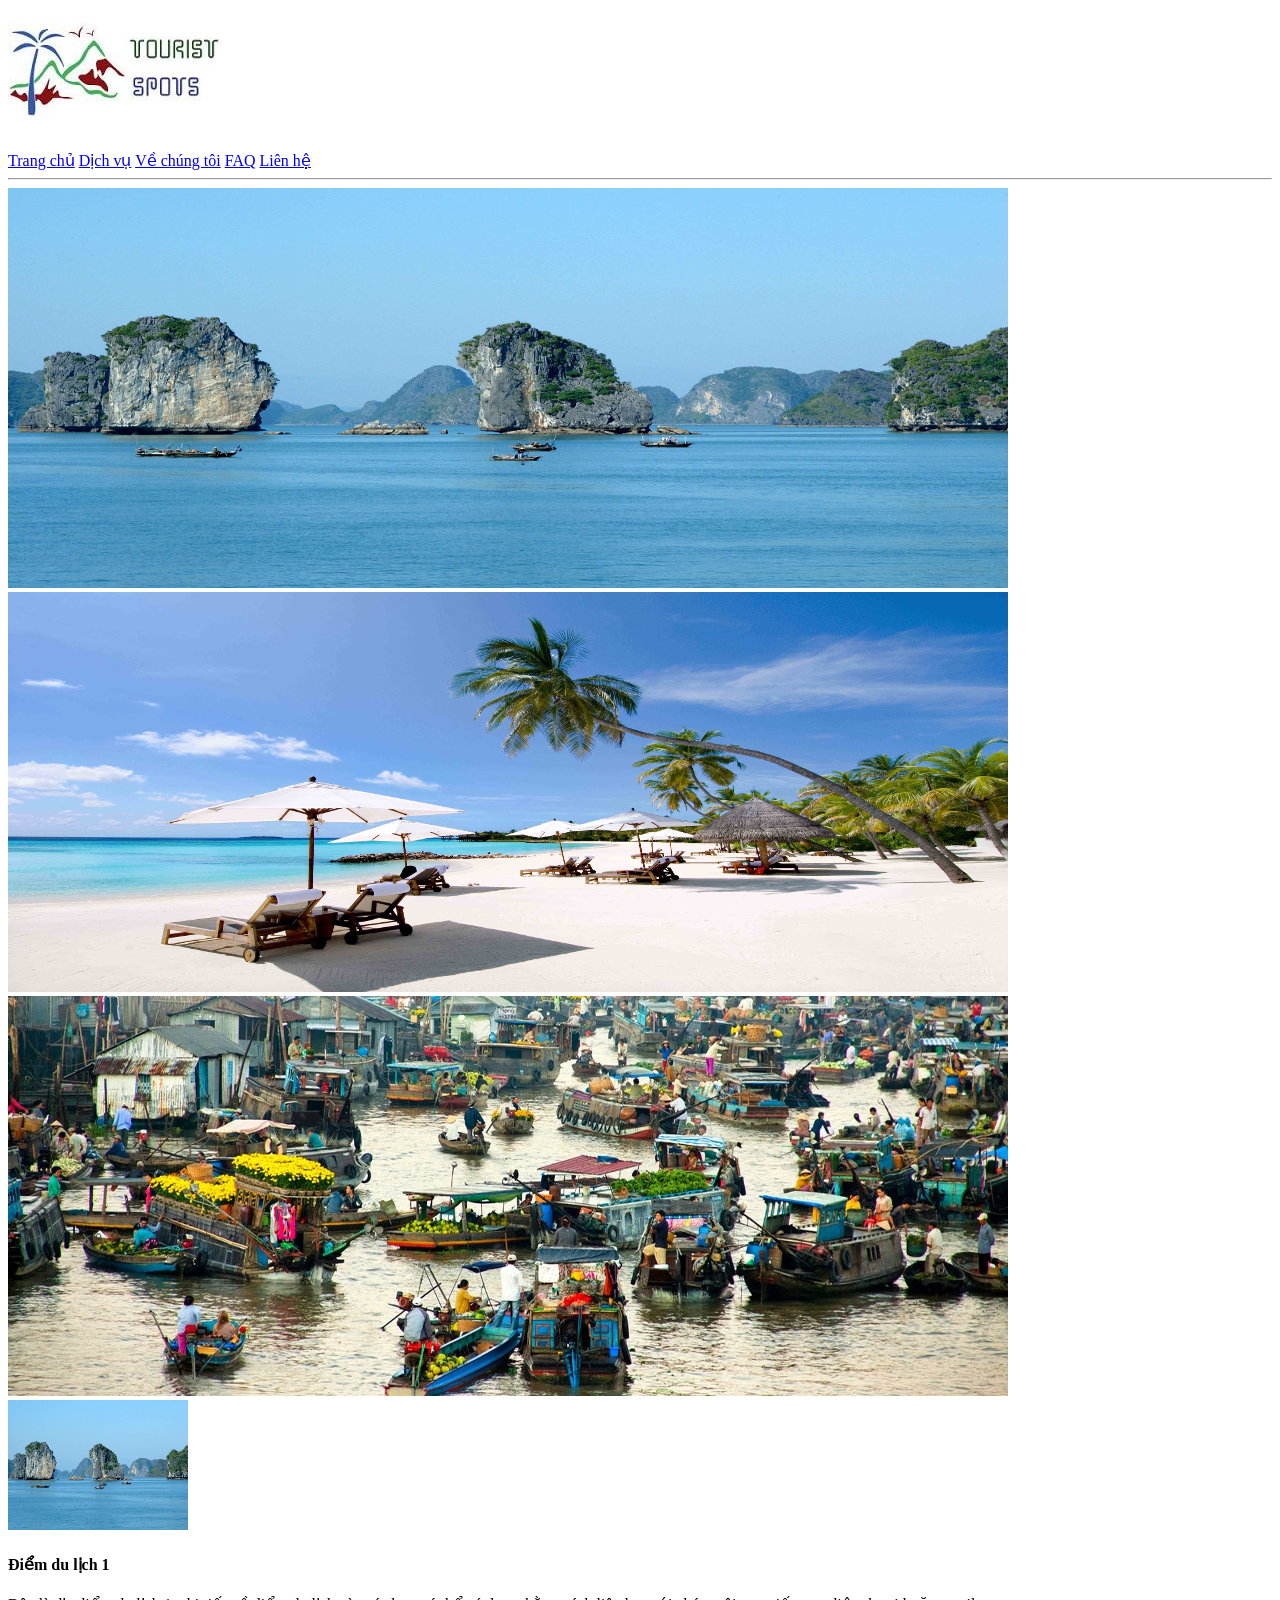
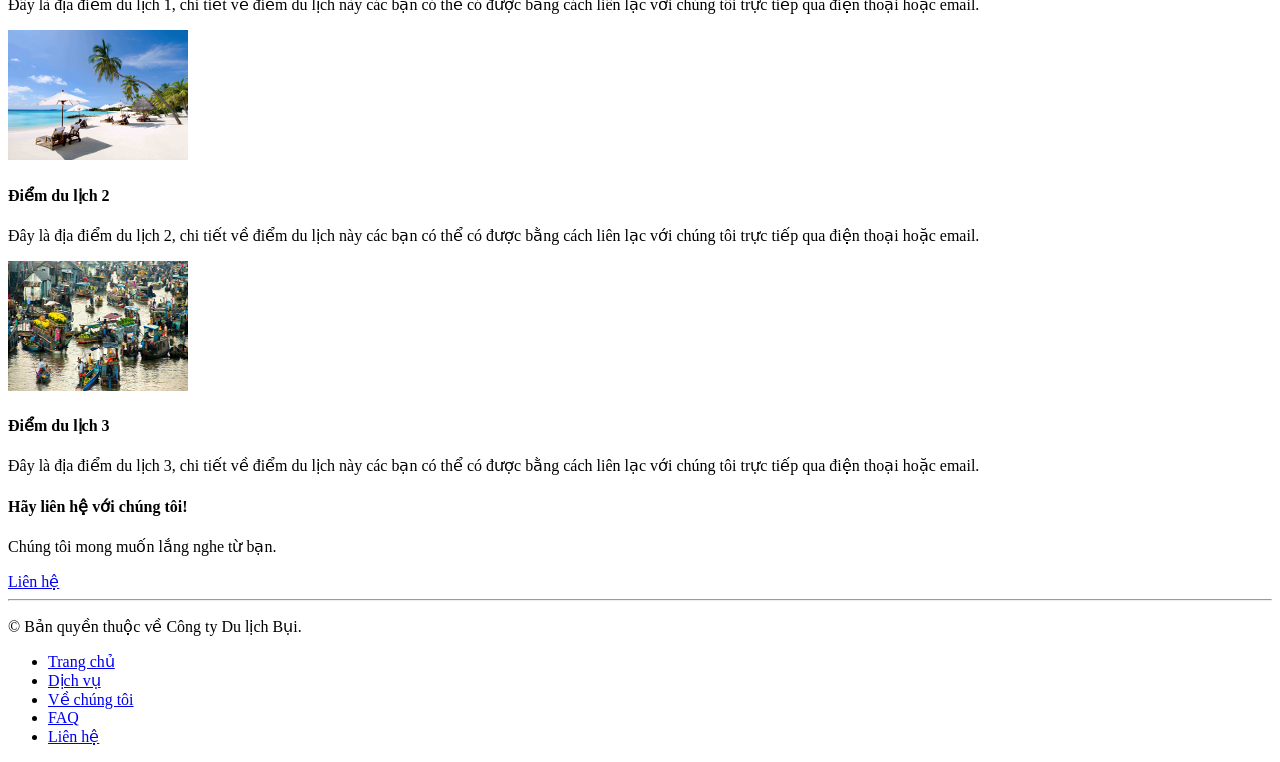
==== ex4/website-dulich/index.html @ 1bdc6764 "Initial commit" ====
<!DOCTYPE html>
<html lang="en">
	<head>
		<meta charset="utf-8" />
		<meta
			name="viewport"
			content="width=device-width, initial-scale=1, shrink-to-fit=no"
		/>
		<title>Grid Template for Bootstrap</title>
	</head>

	<body>
		<h1><img src="img/logo.jpg" /></h1>
		<div>
			<a href="#">Trang chủ</a>
			<a href="#">Dịch vụ</a>
			<a href="#">Về chúng tôi</a>
			<a href="#">FAQ</a>
			<a href="#">Liên hệ</a>
		</div>
		<hr />
		<div>
			<div>
				<img
					alt="First slide"
					src="img/1.jpg"
				/>
			</div>
			<div>
				<img
					alt="Second slide"
					src="img/2.jpg"
				/>
			</div>
			<div>
				<img
					alt="Third slide"
					src="img/3.jpg"
				/>
			</div>
		</div>
		<div>
			<img src="img/11.jpg" />
			<h4>Điểm du lịch 1</h4>
			<p>
				Đây là địa điểm du lịch 1, chi tiết về điểm du lịch này các bạn có thể
				có được bằng cách liên lạc với chúng tôi trực tiếp qua điện thoại hoặc
				email.
			</p>
		</div>
		<div>
			<img src="img/12.jpg" />
			<h4>Điểm du lịch 2</h4>
			<p>
				Đây là địa điểm du lịch 2, chi tiết về điểm du lịch này các bạn có thể
				có được bằng cách liên lạc với chúng tôi trực tiếp qua điện thoại hoặc
				email.
			</p>
		</div>
		<div>
			<img src="img/13.jpg" />
			<h4>Điểm du lịch 3</h4>
			<p>
				Đây là địa điểm du lịch 3, chi tiết về điểm du lịch này các bạn có thể
				có được bằng cách liên lạc với chúng tôi trực tiếp qua điện thoại hoặc
				email.
			</p>
		</div>
		<div>
			<h4>Hãy liên hệ với chúng tôi!</h4>
			<p>Chúng tôi mong muốn lắng nghe từ bạn.</p>
			<a href="#">Liên hệ</a>
		</div>
		<hr />
		<footer>
			<div>
				<p>© Bản quyền thuộc về Công ty Du lịch Bụi.</p>
				<ul>
					<li><a href="#">Trang chủ</a></li>
					<li><a href="#">Dịch vụ</a></li>
					<li><a href="#">Về chúng tôi</a></li>
					<li><a href="#">FAQ</a></li>
					<li><a href="#">Liên hệ</a></li>
				</ul>
			</div>
		</footer>
	</body>
</html>
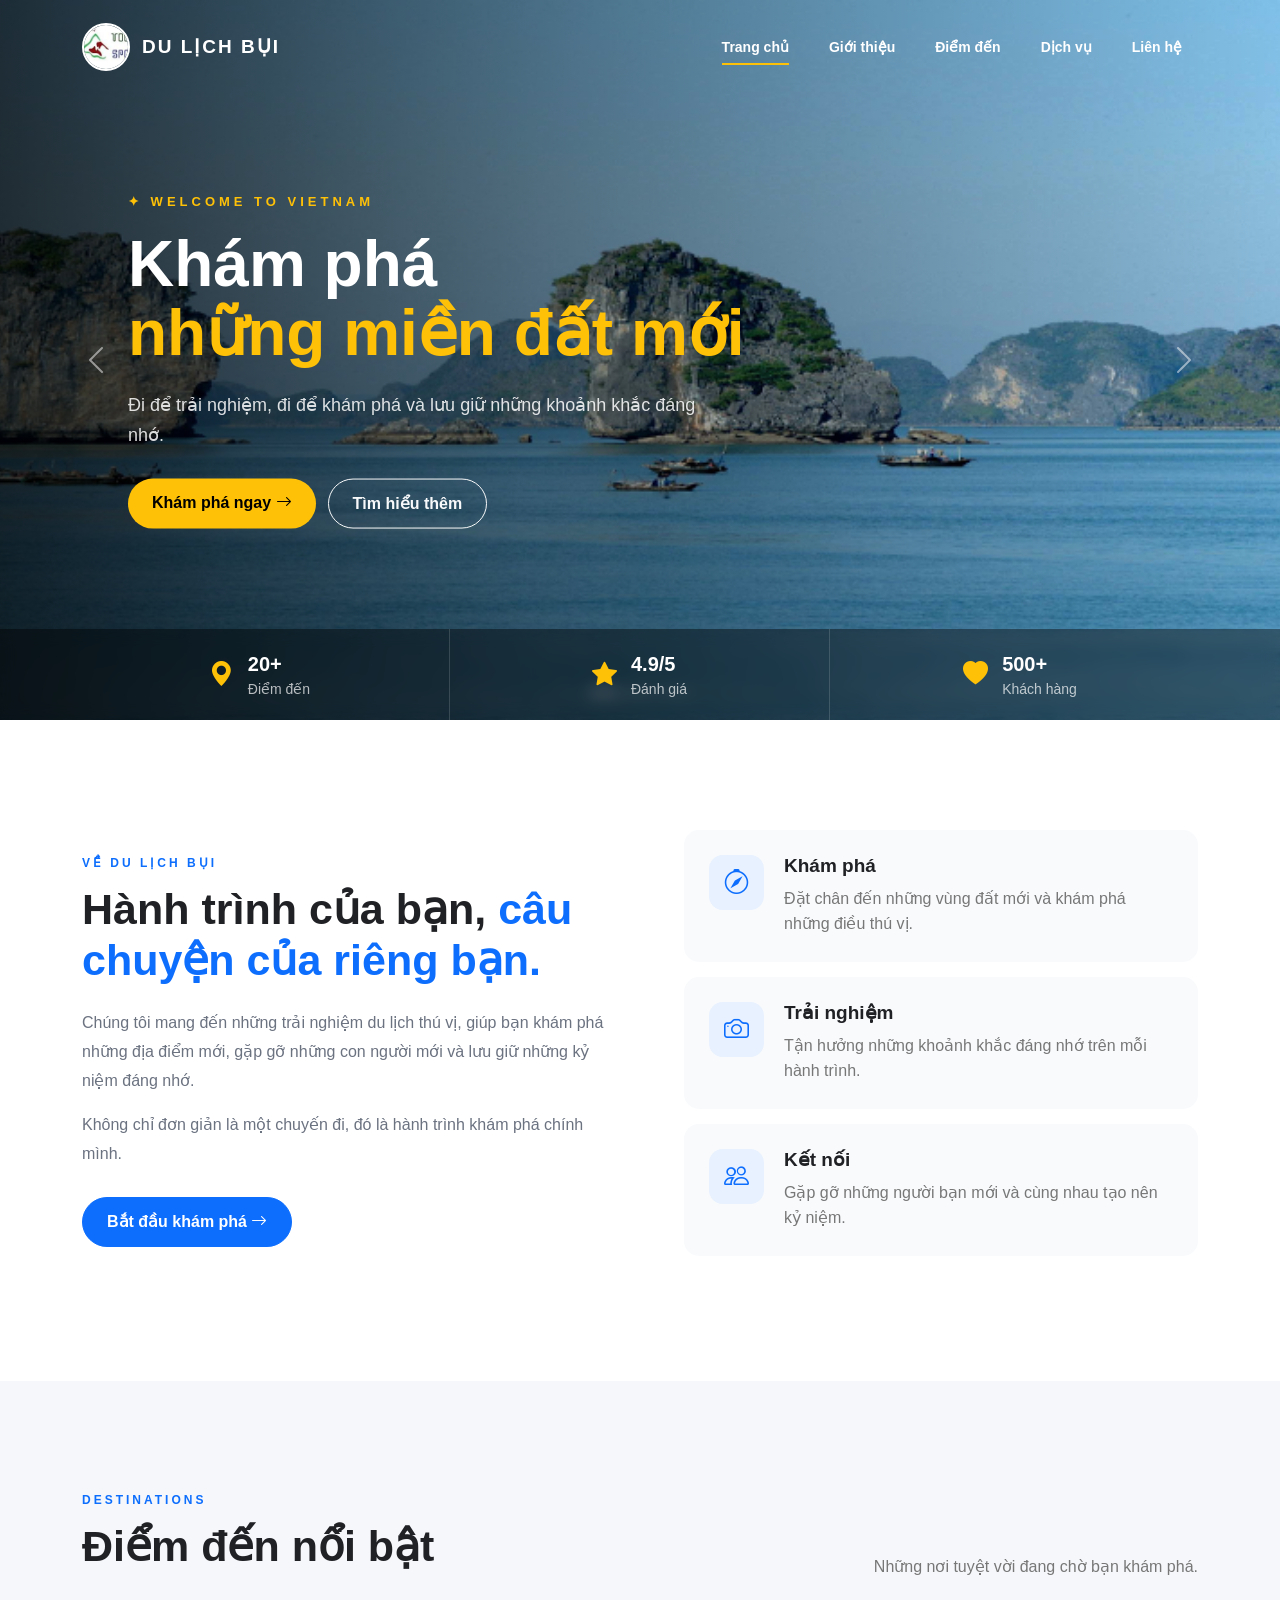
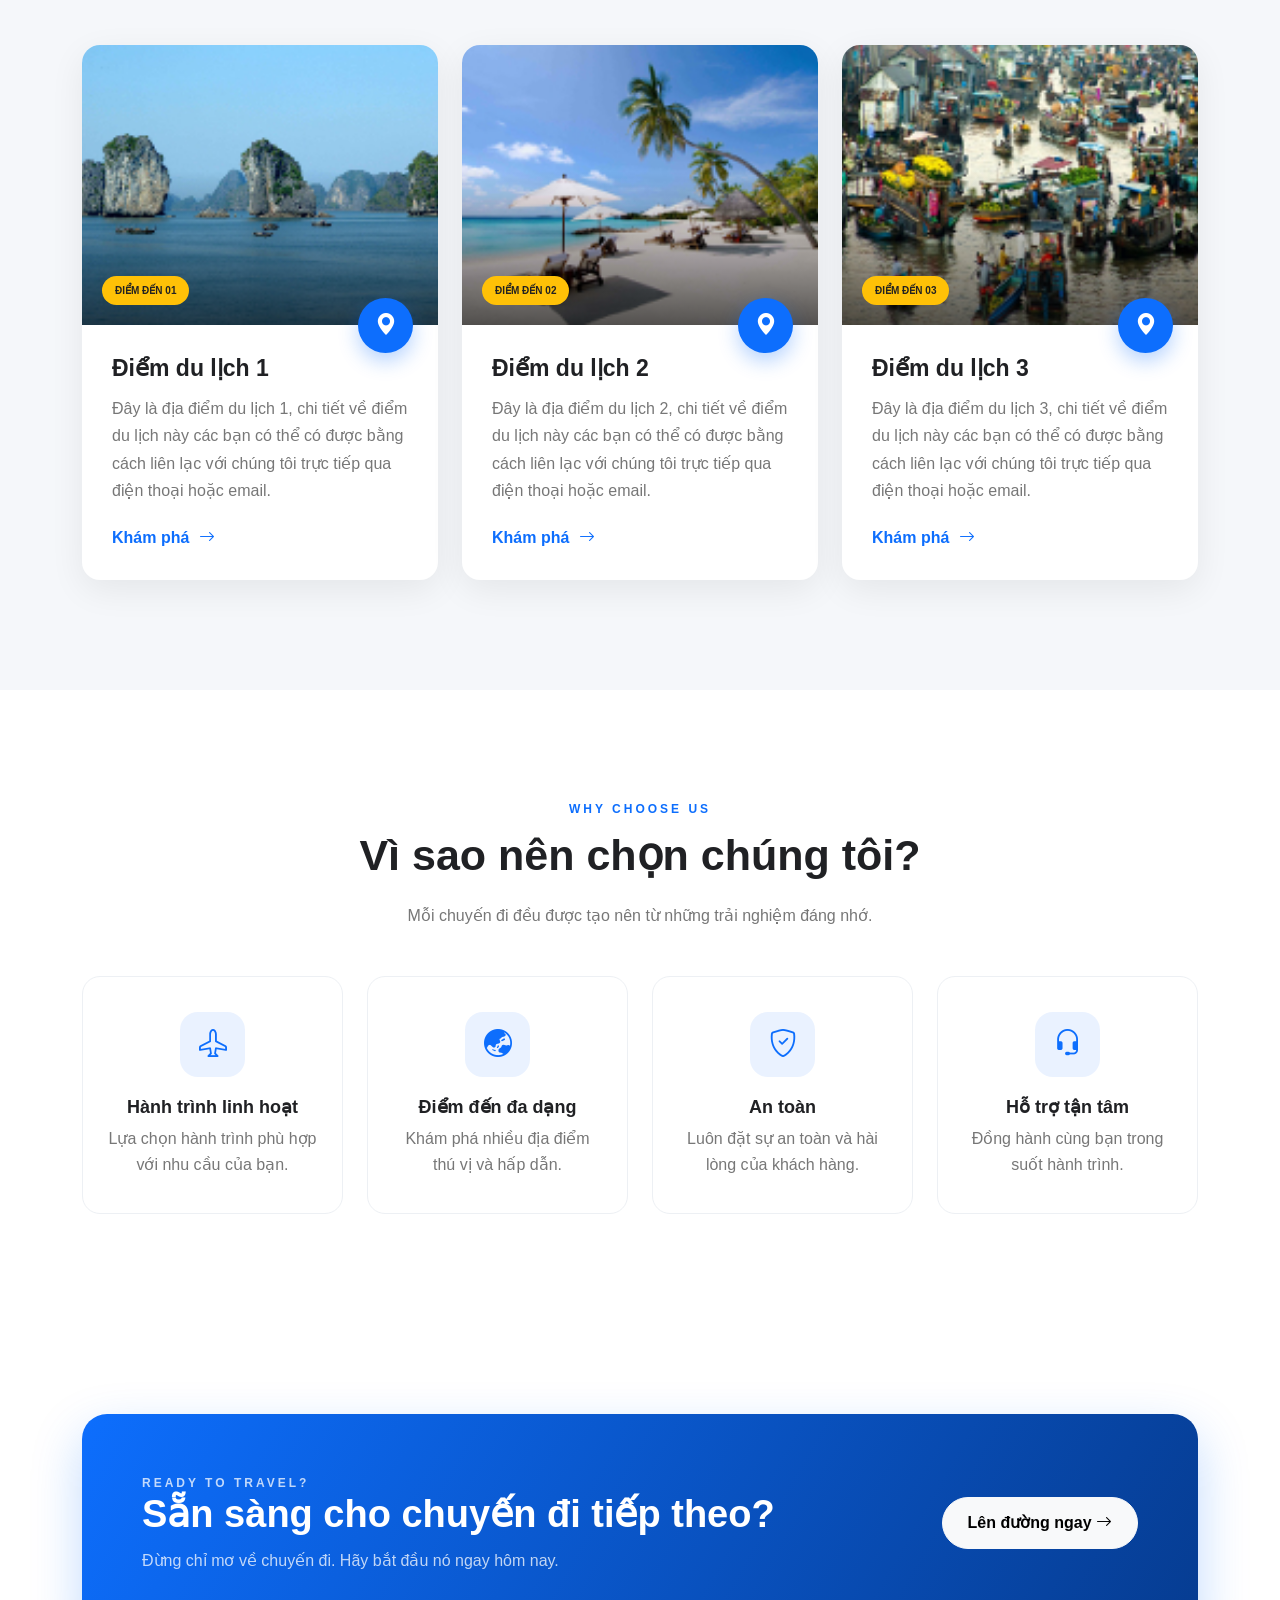
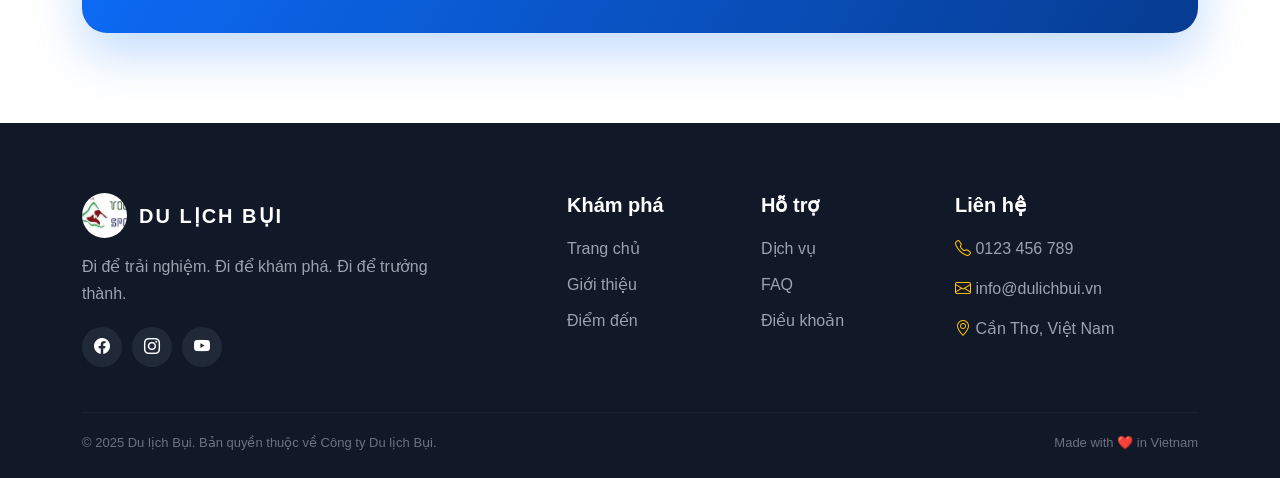
==== commit 57e181a6: "Thiết kế web du lịch" ====
--- a/ex4/website-dulich/index.html
+++ b/ex4/website-dulich/index.html
@@ -1,88 +1,1111 @@
 <!DOCTYPE html>
-<html lang="en">
-	<head>
-		<meta charset="utf-8" />
-		<meta
-			name="viewport"
-			content="width=device-width, initial-scale=1, shrink-to-fit=no"
-		/>
-		<title>Grid Template for Bootstrap</title>
-	</head>
-
-	<body>
-		<h1><img src="img/logo.jpg" /></h1>
-		<div>
-			<a href="#">Trang chủ</a>
-			<a href="#">Dịch vụ</a>
-			<a href="#">Về chúng tôi</a>
-			<a href="#">FAQ</a>
-			<a href="#">Liên hệ</a>
-		</div>
-		<hr />
-		<div>
-			<div>
-				<img
-					alt="First slide"
-					src="img/1.jpg"
-				/>
-			</div>
-			<div>
-				<img
-					alt="Second slide"
-					src="img/2.jpg"
-				/>
-			</div>
-			<div>
-				<img
-					alt="Third slide"
-					src="img/3.jpg"
-				/>
-			</div>
-		</div>
-		<div>
-			<img src="img/11.jpg" />
-			<h4>Điểm du lịch 1</h4>
-			<p>
-				Đây là địa điểm du lịch 1, chi tiết về điểm du lịch này các bạn có thể
-				có được bằng cách liên lạc với chúng tôi trực tiếp qua điện thoại hoặc
-				email.
-			</p>
-		</div>
-		<div>
-			<img src="img/12.jpg" />
-			<h4>Điểm du lịch 2</h4>
-			<p>
-				Đây là địa điểm du lịch 2, chi tiết về điểm du lịch này các bạn có thể
-				có được bằng cách liên lạc với chúng tôi trực tiếp qua điện thoại hoặc
-				email.
-			</p>
-		</div>
-		<div>
-			<img src="img/13.jpg" />
-			<h4>Điểm du lịch 3</h4>
-			<p>
-				Đây là địa điểm du lịch 3, chi tiết về điểm du lịch này các bạn có thể
-				có được bằng cách liên lạc với chúng tôi trực tiếp qua điện thoại hoặc
-				email.
-			</p>
-		</div>
-		<div>
-			<h4>Hãy liên hệ với chúng tôi!</h4>
-			<p>Chúng tôi mong muốn lắng nghe từ bạn.</p>
-			<a href="#">Liên hệ</a>
-		</div>
-		<hr />
-		<footer>
-			<div>
-				<p>© Bản quyền thuộc về Công ty Du lịch Bụi.</p>
-				<ul>
-					<li><a href="#">Trang chủ</a></li>
-					<li><a href="#">Dịch vụ</a></li>
-					<li><a href="#">Về chúng tôi</a></li>
-					<li><a href="#">FAQ</a></li>
-					<li><a href="#">Liên hệ</a></li>
-				</ul>
-			</div>
-		</footer>
-	</body>
-</html>
+<html lang="vi">
+
+<head>
+    <meta charset="utf-8">
+
+    <meta
+        name="viewport"
+        content="width=device-width, initial-scale=1"
+    >
+
+    <title>Du Lịch Bụi | Khám phá Việt Nam</title>
+
+    <!-- Bootstrap 5 -->
+    <link
+        href="https://cdn.jsdelivr.net/npm/bootstrap@5.3.3/dist/css/bootstrap.min.css"
+        rel="stylesheet"
+    >
+
+    <!-- Bootstrap Icons -->
+    <link
+        rel="stylesheet"
+        href="https://cdn.jsdelivr.net/npm/bootstrap-icons@1.11.3/font/bootstrap-icons.min.css"
+    >
+
+    <!-- CSS riêng -->
+    <link
+        rel="stylesheet"
+        href="css/style.css"
+    >
+</head>
+
+
+<body>
+
+
+<!-- =====================================================
+     NAVBAR
+===================================================== -->
+
+<nav
+    class="navbar navbar-expand-lg fixed-top"
+    id="mainNavbar"
+>
+
+    <div class="container">
+
+        <a
+            class="navbar-brand"
+            href="#"
+        >
+
+            <img
+                src="img/logo.jpg"
+                alt="Logo"
+                class="logo"
+            >
+
+            <span>
+                DU LỊCH BỤI
+            </span>
+
+        </a>
+
+
+        <button
+            class="navbar-toggler"
+            type="button"
+            data-bs-toggle="collapse"
+            data-bs-target="#navbarMenu"
+        >
+
+            <span class="navbar-toggler-icon"></span>
+
+        </button>
+
+
+        <div
+            class="collapse navbar-collapse"
+            id="navbarMenu"
+        >
+
+            <ul class="navbar-nav ms-auto">
+
+                <li class="nav-item">
+                    <a
+                        class="nav-link active"
+                        href="#home"
+                    >
+                        Trang chủ
+                    </a>
+                </li>
+
+                <li class="nav-item">
+                    <a
+                        class="nav-link"
+                        href="#gioithieu"
+                    >
+                        Giới thiệu
+                    </a>
+                </li>
+
+                <li class="nav-item">
+                    <a
+                        class="nav-link"
+                        href="#diadiem"
+                    >
+                        Điểm đến
+                    </a>
+                </li>
+
+                <li class="nav-item">
+                    <a
+                        class="nav-link"
+                        href="#why"
+                    >
+                        Dịch vụ
+                    </a>
+                </li>
+
+                <li class="nav-item">
+                    <a
+                        class="nav-link"
+                        href="#lienhe"
+                    >
+                        Liên hệ
+                    </a>
+                </li>
+
+            </ul>
+
+        </div>
+
+    </div>
+
+</nav>
+
+
+
+<!-- =====================================================
+     HERO / CAROUSEL
+===================================================== -->
+
+<section
+    id="home"
+    class="hero"
+>
+
+    <div
+        id="travelCarousel"
+        class="carousel slide carousel-fade"
+        data-bs-ride="carousel"
+    >
+
+        <!-- Indicators -->
+
+        <div class="carousel-indicators">
+
+            <button
+                type="button"
+                data-bs-target="#travelCarousel"
+                data-bs-slide-to="0"
+                class="active"
+            ></button>
+
+            <button
+                type="button"
+                data-bs-target="#travelCarousel"
+                data-bs-slide-to="1"
+            ></button>
+
+            <button
+                type="button"
+                data-bs-target="#travelCarousel"
+                data-bs-slide-to="2"
+            ></button>
+
+        </div>
+
+
+        <div class="carousel-inner">
+
+
+            <!-- Slide 1 -->
+
+            <div class="carousel-item active">
+
+                <img
+                    src="img/1.jpg"
+                    class="hero-image"
+                    alt="Du lịch"
+                >
+
+                <div class="hero-overlay"></div>
+
+
+                <div class="hero-content">
+
+                    <p class="hero-subtitle">
+                        ✦ WELCOME TO VIETNAM
+                    </p>
+
+                    <h1>
+                        Khám phá
+                        <span>những miền đất mới</span>
+                    </h1>
+
+                    <p class="hero-text">
+                        Đi để trải nghiệm, đi để khám phá
+                        và lưu giữ những khoảnh khắc đáng nhớ.
+                    </p>
+
+
+                    <div class="hero-buttons">
+
+                        <a
+                            href="#diadiem"
+                            class="btn btn-warning"
+                        >
+                            Khám phá ngay
+                            <i class="bi bi-arrow-right"></i>
+                        </a>
+
+                        <a
+                            href="#gioithieu"
+                            class="btn btn-outline-light"
+                        >
+                            Tìm hiểu thêm
+                        </a>
+
+                    </div>
+
+                </div>
+
+            </div>
+
+
+            <!-- Slide 2 -->
+
+            <div class="carousel-item">
+
+                <img
+                    src="img/2.jpg"
+                    class="hero-image"
+                    alt="Điểm đến"
+                >
+
+                <div class="hero-overlay"></div>
+
+
+                <div class="hero-content">
+
+                    <p class="hero-subtitle">
+                        ✦ AMAZING DESTINATIONS
+                    </p>
+
+                    <h1>
+                        Những điểm đến
+                        <span>đáng nhớ</span>
+                    </h1>
+
+                    <p class="hero-text">
+                        Cùng chúng tôi khám phá những
+                        vùng đất tuyệt đẹp của Việt Nam.
+                    </p>
+
+
+                    <div class="hero-buttons">
+
+                        <a
+                            href="#diadiem"
+                            class="btn btn-warning"
+                        >
+                            Xem điểm đến
+                            <i class="bi bi-arrow-right"></i>
+                        </a>
+
+                    </div>
+
+                </div>
+
+            </div>
+
+
+            <!-- Slide 3 -->
+
+            <div class="carousel-item">
+
+                <img
+                    src="img/3.jpg"
+                    class="hero-image"
+                    alt="Trải nghiệm"
+                >
+
+                <div class="hero-overlay"></div>
+
+
+                <div class="hero-content">
+
+                    <p class="hero-subtitle">
+                        ✦ TRAVEL & EXPERIENCE
+                    </p>
+
+                    <h1>
+                        Bắt đầu hành trình
+                        <span>của bạn</span>
+                    </h1>
+
+                    <p class="hero-text">
+                        Hãy xách ba lô lên và bắt đầu
+                        chuyến phiêu lưu ngay hôm nay.
+                    </p>
+
+
+                    <div class="hero-buttons">
+
+                        <a
+                            href="#lienhe"
+                            class="btn btn-warning"
+                        >
+                            Liên hệ ngay
+                            <i class="bi bi-arrow-right"></i>
+                        </a>
+
+                    </div>
+
+                </div>
+
+            </div>
+
+        </div>
+
+
+        <!-- Prev -->
+
+        <button
+            class="carousel-control-prev"
+            type="button"
+            data-bs-target="#travelCarousel"
+            data-bs-slide="prev"
+        >
+
+            <span class="carousel-control-prev-icon"></span>
+
+        </button>
+
+
+        <!-- Next -->
+
+        <button
+            class="carousel-control-next"
+            type="button"
+            data-bs-target="#travelCarousel"
+            data-bs-slide="next"
+        >
+
+            <span class="carousel-control-next-icon"></span>
+
+        </button>
+
+    </div>
+
+
+    <!-- Thông tin nhanh -->
+
+    <div class="hero-stats">
+
+        <div class="container">
+
+            <div class="row">
+
+                <div class="col-md-4 stat-item">
+
+                    <i class="bi bi-geo-alt-fill"></i>
+
+                    <div>
+                        <strong>20+</strong>
+                        <small>Điểm đến</small>
+                    </div>
+
+                </div>
+
+
+                <div class="col-md-4 stat-item">
+
+                    <i class="bi bi-star-fill"></i>
+
+                    <div>
+                        <strong>4.9/5</strong>
+                        <small>Đánh giá</small>
+                    </div>
+
+                </div>
+
+
+                <div class="col-md-4 stat-item">
+
+                    <i class="bi bi-heart-fill"></i>
+
+                    <div>
+                        <strong>500+</strong>
+                        <small>Khách hàng</small>
+                    </div>
+
+                </div>
+
+            </div>
+
+        </div>
+
+    </div>
+
+</section>
+
+
+
+<!-- =====================================================
+     GIỚI THIỆU
+===================================================== -->
+
+<section
+    id="gioithieu"
+    class="intro-section"
+>
+
+    <div class="container">
+
+        <div class="row align-items-center g-5">
+
+
+            <div class="col-lg-6">
+
+                <p class="section-label">
+                    VỀ DU LỊCH BỤI
+                </p>
+
+                <h2 class="section-title">
+                    Hành trình của bạn,
+                    <span>câu chuyện của riêng bạn.</span>
+                </h2>
+
+                <p class="section-text">
+                    Chúng tôi mang đến những trải nghiệm
+                    du lịch thú vị, giúp bạn khám phá những
+                    địa điểm mới, gặp gỡ những con người mới
+                    và lưu giữ những kỷ niệm đáng nhớ.
+                </p>
+
+                <p class="section-text">
+                    Không chỉ đơn giản là một chuyến đi,
+                    đó là hành trình khám phá chính mình.
+                </p>
+
+
+                <a
+                    href="#diadiem"
+                    class="btn btn-primary custom-button"
+                >
+                    Bắt đầu khám phá
+                    <i class="bi bi-arrow-right"></i>
+                </a>
+
+            </div>
+
+
+            <div class="col-lg-6">
+
+                <div class="feature-list">
+
+
+                    <div class="feature-item">
+
+                        <div class="feature-icon">
+                            <i class="bi bi-compass"></i>
+                        </div>
+
+                        <div>
+
+                            <h4>
+                                Khám phá
+                            </h4>
+
+                            <p>
+                                Đặt chân đến những vùng đất mới
+                                và khám phá những điều thú vị.
+                            </p>
+
+                        </div>
+
+                    </div>
+
+
+                    <div class="feature-item">
+
+                        <div class="feature-icon">
+                            <i class="bi bi-camera"></i>
+                        </div>
+
+                        <div>
+
+                            <h4>
+                                Trải nghiệm
+                            </h4>
+
+                            <p>
+                                Tận hưởng những khoảnh khắc
+                                đáng nhớ trên mỗi hành trình.
+                            </p>
+
+                        </div>
+
+                    </div>
+
+
+                    <div class="feature-item">
+
+                        <div class="feature-icon">
+                            <i class="bi bi-people"></i>
+                        </div>
+
+                        <div>
+
+                            <h4>
+                                Kết nối
+                            </h4>
+
+                            <p>
+                                Gặp gỡ những người bạn mới
+                                và cùng nhau tạo nên kỷ niệm.
+                            </p>
+
+                        </div>
+
+                    </div>
+
+                </div>
+
+            </div>
+
+        </div>
+
+    </div>
+
+</section>
+
+
+
+<!-- =====================================================
+     ĐIỂM ĐẾN
+===================================================== -->
+
+<section
+    id="diadiem"
+    class="destination-section"
+>
+
+    <div class="container">
+
+
+        <div class="section-heading">
+
+            <div>
+
+                <p class="section-label">
+                    DESTINATIONS
+                </p>
+
+                <h2 class="section-title">
+                    Điểm đến nổi bật
+                </h2>
+
+            </div>
+
+            <p>
+                Những nơi tuyệt vời đang chờ bạn khám phá.
+            </p>
+
+        </div>
+
+
+        <div class="row g-4">
+
+
+            <!-- Card 1 -->
+
+            <div class="col-lg-4 col-md-6">
+
+                <div class="travel-card">
+
+                    <div class="card-image">
+
+                        <img
+                            src="img/11.jpg"
+                            alt="Điểm du lịch 1"
+                        >
+
+                        <div class="image-overlay">
+
+                            <span>
+                                ĐIỂM ĐẾN 01
+                            </span>
+
+                        </div>
+
+                    </div>
+
+
+                    <div class="card-content">
+
+                        <div class="card-icon">
+                            <i class="bi bi-geo-alt-fill"></i>
+                        </div>
+
+                        <h3>
+                            Điểm du lịch 1
+                        </h3>
+
+                        <p>
+                            Đây là địa điểm du lịch 1,
+                            chi tiết về điểm du lịch này
+                            các bạn có thể có được bằng cách
+                            liên lạc với chúng tôi trực tiếp
+                            qua điện thoại hoặc email.
+                        </p>
+
+                        <a
+                            href="#"
+                            class="card-link"
+                        >
+                            Khám phá
+                            <i class="bi bi-arrow-right"></i>
+                        </a>
+
+                    </div>
+
+                </div>
+
+            </div>
+
+
+            <!-- Card 2 -->
+
+            <div class="col-lg-4 col-md-6">
+
+                <div class="travel-card">
+
+                    <div class="card-image">
+
+                        <img
+                            src="img/12.jpg"
+                            alt="Điểm du lịch 2"
+                        >
+
+                        <div class="image-overlay">
+
+                            <span>
+                                ĐIỂM ĐẾN 02
+                            </span>
+
+                        </div>
+
+                    </div>
+
+
+                    <div class="card-content">
+
+                        <div class="card-icon">
+                            <i class="bi bi-geo-alt-fill"></i>
+                        </div>
+
+                        <h3>
+                            Điểm du lịch 2
+                        </h3>
+
+                        <p>
+                            Đây là địa điểm du lịch 2,
+                            chi tiết về điểm du lịch này
+                            các bạn có thể có được bằng cách
+                            liên lạc với chúng tôi trực tiếp
+                            qua điện thoại hoặc email.
+                        </p>
+
+                        <a
+                            href="#"
+                            class="card-link"
+                        >
+                            Khám phá
+                            <i class="bi bi-arrow-right"></i>
+                        </a>
+
+                    </div>
+
+                </div>
+
+            </div>
+
+
+            <!-- Card 3 -->
+
+            <div class="col-lg-4 col-md-6">
+
+                <div class="travel-card">
+
+                    <div class="card-image">
+
+                        <img
+                            src="img/13.jpg"
+                            alt="Điểm du lịch 3"
+                        >
+
+                        <div class="image-overlay">
+
+                            <span>
+                                ĐIỂM ĐẾN 03
+                            </span>
+
+                        </div>
+
+                    </div>
+
+
+                    <div class="card-content">
+
+                        <div class="card-icon">
+                            <i class="bi bi-geo-alt-fill"></i>
+                        </div>
+
+                        <h3>
+                            Điểm du lịch 3
+                        </h3>
+
+                        <p>
+                            Đây là địa điểm du lịch 3,
+                            chi tiết về điểm du lịch này
+                            các bạn có thể có được bằng cách
+                            liên lạc với chúng tôi trực tiếp
+                            qua điện thoại hoặc email.
+                        </p>
+
+                        <a
+                            href="#"
+                            class="card-link"
+                        >
+                            Khám phá
+                            <i class="bi bi-arrow-right"></i>
+                        </a>
+
+                    </div>
+
+                </div>
+
+            </div>
+
+        </div>
+
+    </div>
+
+</section>
+
+
+
+<!-- =====================================================
+     WHY CHOOSE US
+===================================================== -->
+
+<section
+    id="why"
+    class="why-section"
+>
+
+    <div class="container">
+
+        <div class="text-center">
+
+            <p class="section-label">
+                WHY CHOOSE US
+            </p>
+
+            <h2 class="section-title">
+                Vì sao nên chọn chúng tôi?
+            </h2>
+
+            <p class="why-description">
+                Mỗi chuyến đi đều được tạo nên
+                từ những trải nghiệm đáng nhớ.
+            </p>
+
+        </div>
+
+
+        <div class="row g-4 mt-4">
+
+
+            <div class="col-lg-3 col-md-6">
+
+                <div class="why-card">
+
+                    <div class="why-icon">
+                        <i class="bi bi-airplane"></i>
+                    </div>
+
+                    <h4>
+                        Hành trình linh hoạt
+                    </h4>
+
+                    <p>
+                        Lựa chọn hành trình phù hợp
+                        với nhu cầu của bạn.
+                    </p>
+
+                </div>
+
+            </div>
+
+
+            <div class="col-lg-3 col-md-6">
+
+                <div class="why-card">
+
+                    <div class="why-icon">
+                        <i class="bi bi-globe-asia-australia"></i>
+                    </div>
+
+                    <h4>
+                        Điểm đến đa dạng
+                    </h4>
+
+                    <p>
+                        Khám phá nhiều địa điểm
+                        thú vị và hấp dẫn.
+                    </p>
+
+                </div>
+
+            </div>
+
+
+            <div class="col-lg-3 col-md-6">
+
+                <div class="why-card">
+
+                    <div class="why-icon">
+                        <i class="bi bi-shield-check"></i>
+                    </div>
+
+                    <h4>
+                        An toàn
+                    </h4>
+
+                    <p>
+                        Luôn đặt sự an toàn và
+                        hài lòng của khách hàng.
+                    </p>
+
+                </div>
+
+            </div>
+
+
+            <div class="col-lg-3 col-md-6">
+
+                <div class="why-card">
+
+                    <div class="why-icon">
+                        <i class="bi bi-headset"></i>
+                    </div>
+
+                    <h4>
+                        Hỗ trợ tận tâm
+                    </h4>
+
+                    <p>
+                        Đồng hành cùng bạn trong
+                        suốt hành trình.
+                    </p>
+
+                </div>
+
+            </div>
+
+        </div>
+
+    </div>
+
+</section>
+
+
+
+<!-- =====================================================
+     CTA
+===================================================== -->
+
+<section
+    id="lienhe"
+    class="cta-section"
+>
+
+    <div class="container">
+
+        <div class="cta-box">
+
+            <div>
+
+                <p class="cta-label">
+                    READY TO TRAVEL?
+                </p>
+
+                <h2>
+                    Sẵn sàng cho chuyến đi
+                    tiếp theo?
+                </h2>
+
+                <p>
+                    Đừng chỉ mơ về chuyến đi.
+                    Hãy bắt đầu nó ngay hôm nay.
+                </p>
+
+            </div>
+
+
+            <a
+                href="#"
+                class="btn btn-light cta-button"
+            >
+                Lên đường ngay
+                <i class="bi bi-arrow-right"></i>
+            </a>
+
+        </div>
+
+    </div>
+
+</section>
+
+
+
+<!-- =====================================================
+     FOOTER
+===================================================== -->
+
+<footer class="footer">
+
+    <div class="container">
+
+        <div class="row g-5">
+
+
+            <div class="col-lg-5">
+
+                <div class="footer-brand">
+
+                    <img
+                        src="img/logo.jpg"
+                        alt="Logo"
+                    >
+
+                    <span>
+                        DU LỊCH BỤI
+                    </span>
+
+                </div>
+
+                <p class="footer-text">
+                    Đi để trải nghiệm.
+                    Đi để khám phá.
+                    Đi để trưởng thành.
+                </p>
+
+
+                <div class="socials">
+
+                    <a href="#">
+                        <i class="bi bi-facebook"></i>
+                    </a>
+
+                    <a href="#">
+                        <i class="bi bi-instagram"></i>
+                    </a>
+
+                    <a href="#">
+                        <i class="bi bi-youtube"></i>
+                    </a>
+
+                </div>
+
+            </div>
+
+
+            <div class="col-lg-2 col-md-4">
+
+                <h5>
+                    Khám phá
+                </h5>
+
+                <a href="#">
+                    Trang chủ
+                </a>
+
+                <a href="#gioithieu">
+                    Giới thiệu
+                </a>
+
+                <a href="#diadiem">
+                    Điểm đến
+                </a>
+
+            </div>
+
+
+            <div class="col-lg-2 col-md-4">
+
+                <h5>
+                    Hỗ trợ
+                </h5>
+
+                <a href="#">
+                    Dịch vụ
+                </a>
+
+                <a href="#">
+                    FAQ
+                </a>
+
+                <a href="#">
+                    Điều khoản
+                </a>
+
+            </div>
+
+
+            <div class="col-lg-3 col-md-4">
+
+                <h5>
+                    Liên hệ
+                </h5>
+
+                <p>
+                    <i class="bi bi-telephone"></i>
+                    0123 456 789
+                </p>
+
+                <p>
+                    <i class="bi bi-envelope"></i>
+                    info@dulichbui.vn
+                </p>
+
+                <p>
+                    <i class="bi bi-geo-alt"></i>
+                    Cần Thơ, Việt Nam
+                </p>
+
+            </div>
+
+        </div>
+
+
+        <hr>
+
+
+        <div class="copyright">
+
+            <span>
+                © 2025 Du lịch Bụi.
+                Bản quyền thuộc về Công ty Du lịch Bụi.
+            </span>
+
+            <span>
+                Made with ❤️ in Vietnam
+            </span>
+
+        </div>
+
+    </div>
+
+</footer>
+
+
+
+<!-- Bootstrap JS -->
+
+<script
+    src="https://cdn.jsdelivr.net/npm/bootstrap@5.3.3/dist/js/bootstrap.bundle.min.js"
+></script>
+
+
+<!-- Navbar scroll -->
+
+<script>
+
+window.addEventListener("scroll", function () {
+
+    const navbar =
+        document.getElementById("mainNavbar");
+
+    if (window.scrollY > 80) {
+
+        navbar.classList.add("scrolled");
+
+    } else {
+
+        navbar.classList.remove("scrolled");
+
+    }
+
+});
+
+</script>
+
+
+</body>
+</html>
--- a/ex4/website-dulich/css/style.css
+++ b/ex4/website-dulich/css/style.css
@@ -0,0 +1,795 @@
+/* =====================================================
+   GLOBAL
+===================================================== */
+
+html {
+    scroll-behavior: smooth;
+}
+
+body {
+    margin: 0;
+    font-family: Arial, Helvetica, sans-serif;
+    color: #202124;
+    background: #ffffff;
+}
+
+a {
+    text-decoration: none;
+}
+
+section {
+    overflow: hidden;
+}
+
+
+/* =====================================================
+   NAVBAR
+===================================================== */
+
+#mainNavbar {
+    padding: 18px 0;
+    background: transparent;
+    transition: all 0.35s ease;
+    z-index: 1000;
+}
+
+#mainNavbar.scrolled {
+    padding: 10px 0;
+    background: rgba(255, 255, 255, 0.97);
+    box-shadow: 0 5px 25px rgba(0, 0, 0, 0.08);
+}
+
+.navbar-brand {
+    display: flex;
+    align-items: center;
+    color: white;
+    font-size: 19px;
+    font-weight: 800;
+    letter-spacing: 2px;
+}
+
+#mainNavbar.scrolled .navbar-brand {
+    color: #111827;
+}
+
+.logo {
+    width: 48px;
+    height: 48px;
+    object-fit: cover;
+    border-radius: 50%;
+    margin-right: 12px;
+    border: 2px solid white;
+}
+
+.nav-link {
+    position: relative;
+    margin-left: 8px;
+    padding: 10px 16px !important;
+    color: white !important;
+    font-size: 14px;
+    font-weight: 600;
+    transition: 0.3s;
+}
+
+#mainNavbar.scrolled .nav-link {
+    color: #333 !important;
+}
+
+.nav-link::after {
+    content: "";
+    position: absolute;
+    left: 16px;
+    right: 16px;
+    bottom: 3px;
+    height: 2px;
+    background: #ffc107;
+    transform: scaleX(0);
+    transition: 0.3s;
+}
+
+.nav-link:hover::after,
+.nav-link.active::after {
+    transform: scaleX(1);
+}
+
+.nav-link:hover {
+    color: #ffc107 !important;
+}
+
+
+/* =====================================================
+   HERO
+===================================================== */
+
+.hero {
+    position: relative;
+}
+
+.hero-image {
+    width: 100%;
+    height: 720px;
+    object-fit: cover;
+}
+
+.hero-overlay {
+    position: absolute;
+    inset: 0;
+
+    background:
+        linear-gradient(
+            90deg,
+            rgba(0, 0, 0, 0.78) 0%,
+            rgba(0, 0, 0, 0.45) 45%,
+            rgba(0, 0, 0, 0.08) 100%
+        );
+}
+
+.hero-content {
+    position: absolute;
+    top: 50%;
+    left: 10%;
+    transform: translateY(-50%);
+    max-width: 680px;
+    color: white;
+}
+
+.hero-subtitle {
+    color: #ffc107;
+    font-size: 13px;
+    font-weight: 800;
+    letter-spacing: 4px;
+    margin-bottom: 18px;
+}
+
+.hero-content h1 {
+    font-size: 64px;
+    line-height: 1.08;
+    font-weight: 800;
+    margin-bottom: 22px;
+}
+
+.hero-content h1 span {
+    display: block;
+    color: #ffc107;
+}
+
+.hero-text {
+    max-width: 570px;
+    color: rgba(255,255,255,0.85);
+    font-size: 18px;
+    line-height: 1.7;
+}
+
+.hero-buttons {
+    display: flex;
+    gap: 12px;
+    margin-top: 28px;
+}
+
+.hero-buttons .btn {
+    padding: 12px 24px;
+    border-radius: 30px;
+    font-weight: 700;
+}
+
+.hero-buttons .btn-warning {
+    border: none;
+}
+
+.hero-buttons .btn-warning:hover {
+    transform: translateY(-3px);
+    box-shadow: 0 10px 25px rgba(255,193,7,0.35);
+}
+
+
+/* =====================================================
+   HERO STATS
+===================================================== */
+
+.hero-stats {
+    position: absolute;
+    left: 0;
+    right: 0;
+    bottom: 0;
+    z-index: 10;
+    color: white;
+    background: rgba(0,0,0,0.42);
+    backdrop-filter: blur(8px);
+}
+
+.stat-item {
+    display: flex;
+    justify-content: center;
+    align-items: center;
+    gap: 14px;
+    padding: 20px;
+    border-right: 1px solid rgba(255,255,255,0.15);
+}
+
+.stat-item:last-child {
+    border-right: none;
+}
+
+.stat-item > i {
+    color: #ffc107;
+    font-size: 25px;
+}
+
+.stat-item strong,
+.stat-item small {
+    display: block;
+}
+
+.stat-item strong {
+    font-size: 20px;
+}
+
+.stat-item small {
+    color: rgba(255,255,255,0.7);
+}
+
+
+/* =====================================================
+   GENERAL SECTION
+===================================================== */
+
+.intro-section {
+    padding: 110px 0;
+    background: white;
+}
+
+.section-label {
+    color: #0d6efd;
+    font-size: 12px;
+    font-weight: 800;
+    letter-spacing: 3px;
+    margin-bottom: 12px;
+}
+
+.section-title {
+    font-size: 43px;
+    line-height: 1.2;
+    font-weight: 800;
+    margin-bottom: 22px;
+}
+
+.section-title span {
+    color: #0d6efd;
+}
+
+.section-text {
+    color: #6b7280;
+    line-height: 1.8;
+    max-width: 600px;
+}
+
+.custom-button {
+    margin-top: 12px;
+    padding: 12px 24px;
+    border-radius: 30px;
+    font-weight: 700;
+}
+
+
+/* =====================================================
+   FEATURE
+===================================================== */
+
+.feature-list {
+    padding-left: 20px;
+}
+
+.feature-item {
+    display: flex;
+    align-items: flex-start;
+    gap: 20px;
+    padding: 25px;
+    margin-bottom: 15px;
+    border-radius: 15px;
+    background: #f8fafc;
+    transition: 0.3s;
+}
+
+.feature-item:hover {
+    transform: translateX(8px);
+    background: white;
+    box-shadow: 0 15px 35px rgba(0,0,0,0.08);
+}
+
+.feature-icon {
+    flex: 0 0 55px;
+    width: 55px;
+    height: 55px;
+    display: flex;
+    justify-content: center;
+    align-items: center;
+    color: #0d6efd;
+    background: #e8f1ff;
+    border-radius: 14px;
+    font-size: 25px;
+}
+
+.feature-item h4 {
+    font-size: 19px;
+    font-weight: 750;
+}
+
+.feature-item p {
+    margin: 0;
+    color: #777;
+    line-height: 1.6;
+}
+
+
+/* =====================================================
+   DESTINATION
+===================================================== */
+
+.destination-section {
+    padding: 110px 0;
+    background: #f5f7fa;
+}
+
+.section-heading {
+    display: flex;
+    justify-content: space-between;
+    align-items: end;
+    margin-bottom: 50px;
+}
+
+.section-heading > p {
+    color: #777;
+}
+
+
+/* =====================================================
+   TRAVEL CARD
+===================================================== */
+
+.travel-card {
+    overflow: hidden;
+    background: white;
+    border-radius: 18px;
+    box-shadow: 0 10px 35px rgba(0,0,0,0.07);
+    transition: 0.4s ease;
+}
+
+.travel-card:hover {
+    transform: translateY(-12px);
+    box-shadow: 0 20px 50px rgba(0,0,0,0.14);
+}
+
+.card-image {
+    position: relative;
+    overflow: hidden;
+}
+
+.card-image img {
+    width: 100%;
+    height: 280px;
+    object-fit: cover;
+    transition: transform 0.6s ease;
+}
+
+.travel-card:hover .card-image img {
+    transform: scale(1.1);
+}
+
+.image-overlay {
+    position: absolute;
+    inset: 0;
+
+    display: flex;
+    align-items: flex-end;
+
+    padding: 20px;
+
+    background:
+        linear-gradient(
+            transparent 45%,
+            rgba(0,0,0,0.65)
+        );
+}
+
+.image-overlay span {
+    padding: 7px 13px;
+    color: #222;
+    background: #ffc107;
+    border-radius: 20px;
+    font-size: 10px;
+    font-weight: 800;
+}
+
+.card-content {
+    position: relative;
+    padding: 30px;
+}
+
+.card-icon {
+    position: absolute;
+    top: -27px;
+    right: 25px;
+
+    width: 55px;
+    height: 55px;
+
+    display: flex;
+    justify-content: center;
+    align-items: center;
+
+    color: white;
+    background: #0d6efd;
+    border-radius: 50%;
+
+    font-size: 22px;
+
+    box-shadow: 0 8px 20px rgba(13,110,253,0.3);
+}
+
+.card-content h3 {
+    font-size: 23px;
+    font-weight: 800;
+    margin-bottom: 13px;
+}
+
+.card-content p {
+    color: #777;
+    line-height: 1.7;
+    min-height: 115px;
+}
+
+.card-link {
+    display: inline-flex;
+    align-items: center;
+    gap: 10px;
+    color: #0d6efd;
+    font-weight: 750;
+}
+
+.card-link i {
+    transition: 0.3s;
+}
+
+.card-link:hover i {
+    transform: translateX(7px);
+}
+
+
+/* =====================================================
+   WHY
+===================================================== */
+
+.why-section {
+    padding: 110px 0;
+    background: white;
+}
+
+.why-description {
+    color: #777;
+}
+
+.why-card {
+    height: 100%;
+    padding: 35px 25px;
+    text-align: center;
+    border: 1px solid #edf0f4;
+    border-radius: 18px;
+    transition: 0.35s;
+}
+
+.why-card:hover {
+    transform: translateY(-8px);
+    border-color: transparent;
+    box-shadow: 0 15px 40px rgba(0,0,0,0.09);
+}
+
+.why-icon {
+    width: 65px;
+    height: 65px;
+    display: flex;
+    justify-content: center;
+    align-items: center;
+    margin: 0 auto 20px;
+
+    color: #0d6efd;
+    background: #eaf2ff;
+    border-radius: 18px;
+
+    font-size: 28px;
+}
+
+.why-card h4 {
+    font-size: 18px;
+    font-weight: 750;
+}
+
+.why-card p {
+    color: #777;
+    line-height: 1.6;
+    margin-bottom: 0;
+}
+
+
+/* =====================================================
+   CTA
+===================================================== */
+
+.cta-section {
+    padding: 90px 0;
+}
+
+.cta-box {
+    display: flex;
+    justify-content: space-between;
+    align-items: center;
+    gap: 30px;
+
+    padding: 60px;
+
+    color: white;
+
+    border-radius: 25px;
+
+    background:
+        linear-gradient(
+            120deg,
+            #0d6efd,
+            #063c91
+        );
+
+    box-shadow:
+        0 20px 50px rgba(13,110,253,0.25);
+}
+
+.cta-label {
+    color: #ffc107;
+    font-size: 12px;
+    font-weight: 800;
+    letter-spacing: 3px;
+}
+
+.cta-box h2 {
+    font-size: 38px;
+    font-weight: 800;
+    margin-bottom: 12px;
+}
+
+.cta-box p {
+    margin-bottom: 0;
+    color: rgba(255,255,255,0.75);
+}
+
+.cta-button {
+    padding: 13px 25px;
+    border-radius: 30px;
+    font-weight: 750;
+    white-space: nowrap;
+    transition: 0.3s;
+}
+
+.cta-button:hover {
+    transform: translateY(-4px);
+    box-shadow: 0 10px 25px rgba(0,0,0,0.2);
+}
+
+
+/* =====================================================
+   FOOTER
+===================================================== */
+
+.footer {
+    padding: 70px 0 25px;
+    color: white;
+    background: #111827;
+}
+
+.footer-brand {
+    display: flex;
+    align-items: center;
+    gap: 12px;
+
+    font-size: 20px;
+    font-weight: 800;
+    letter-spacing: 2px;
+}
+
+.footer-brand img {
+    width: 45px;
+    height: 45px;
+    object-fit: cover;
+    border-radius: 50%;
+}
+
+.footer-text {
+    max-width: 350px;
+    color: #9ca3af;
+    line-height: 1.7;
+    margin-top: 15px;
+}
+
+.footer h5 {
+    margin-bottom: 20px;
+    font-weight: 700;
+}
+
+.footer a {
+    display: block;
+    color: #9ca3af;
+    margin-bottom: 12px;
+    transition: 0.3s;
+}
+
+.footer a:hover {
+    color: #ffc107;
+    transform: translateX(4px);
+}
+
+.footer p {
+    color: #9ca3af;
+}
+
+.footer p i {
+    width: 25px;
+    color: #ffc107;
+}
+
+.socials {
+    display: flex;
+    gap: 10px;
+    margin-top: 20px;
+}
+
+.socials a {
+    width: 40px;
+    height: 40px;
+
+    display: flex;
+    justify-content: center;
+    align-items: center;
+
+    color: white;
+    background: #1f2937;
+
+    border-radius: 50%;
+
+    margin: 0;
+}
+
+.socials a:hover {
+    color: #111827;
+    background: #ffc107;
+    transform: translateY(-4px);
+}
+
+.footer hr {
+    margin: 45px 0 20px;
+    border-color: #374151;
+}
+
+.copyright {
+    display: flex;
+    justify-content: space-between;
+    gap: 20px;
+
+    color: #6b7280;
+    font-size: 13px;
+}
+
+
+/* =====================================================
+   RESPONSIVE
+===================================================== */
+
+@media (max-width: 991px) {
+
+    #mainNavbar {
+        background: rgba(0,0,0,0.8);
+    }
+
+    #mainNavbar.scrolled {
+        background: rgba(255,255,255,0.97);
+    }
+
+    .hero-image {
+        height: 650px;
+    }
+
+    .hero-content {
+        left: 7%;
+        right: 7%;
+    }
+
+    .hero-content h1 {
+        font-size: 50px;
+    }
+
+    .section-heading {
+        display: block;
+    }
+
+    .section-heading > p {
+        margin-top: 15px;
+    }
+
+    .feature-list {
+        padding-left: 0;
+    }
+
+}
+
+
+@media (max-width: 767px) {
+
+    .hero-image {
+        height: 600px;
+    }
+
+    .hero-content h1 {
+        font-size: 38px;
+    }
+
+    .hero-text {
+        font-size: 15px;
+    }
+
+    .hero-buttons {
+        flex-wrap: wrap;
+    }
+
+    .hero-stats {
+        position: static;
+        background: #111827;
+    }
+
+    .stat-item {
+        border-right: none;
+        border-bottom: 1px solid rgba(255,255,255,0.1);
+    }
+
+    .intro-section,
+    .destination-section,
+    .why-section {
+        padding: 75px 0;
+    }
+
+    .section-title {
+        font-size: 34px;
+    }
+
+    .cta-box {
+        padding: 40px 30px;
+        flex-direction: column;
+        align-items: flex-start;
+    }
+
+    .cta-box h2 {
+        font-size: 30px;
+    }
+
+    .copyright {
+        flex-direction: column;
+    }
+
+}
+
+
+@media (max-width: 480px) {
+
+    .hero-content h1 {
+        font-size: 31px;
+    }
+
+    .hero-subtitle {
+        font-size: 10px;
+        letter-spacing: 2px;
+    }
+
+    .section-title {
+        font-size: 29px;
+    }
+
+    .card-image img {
+        height: 230px;
+    }
+
+}
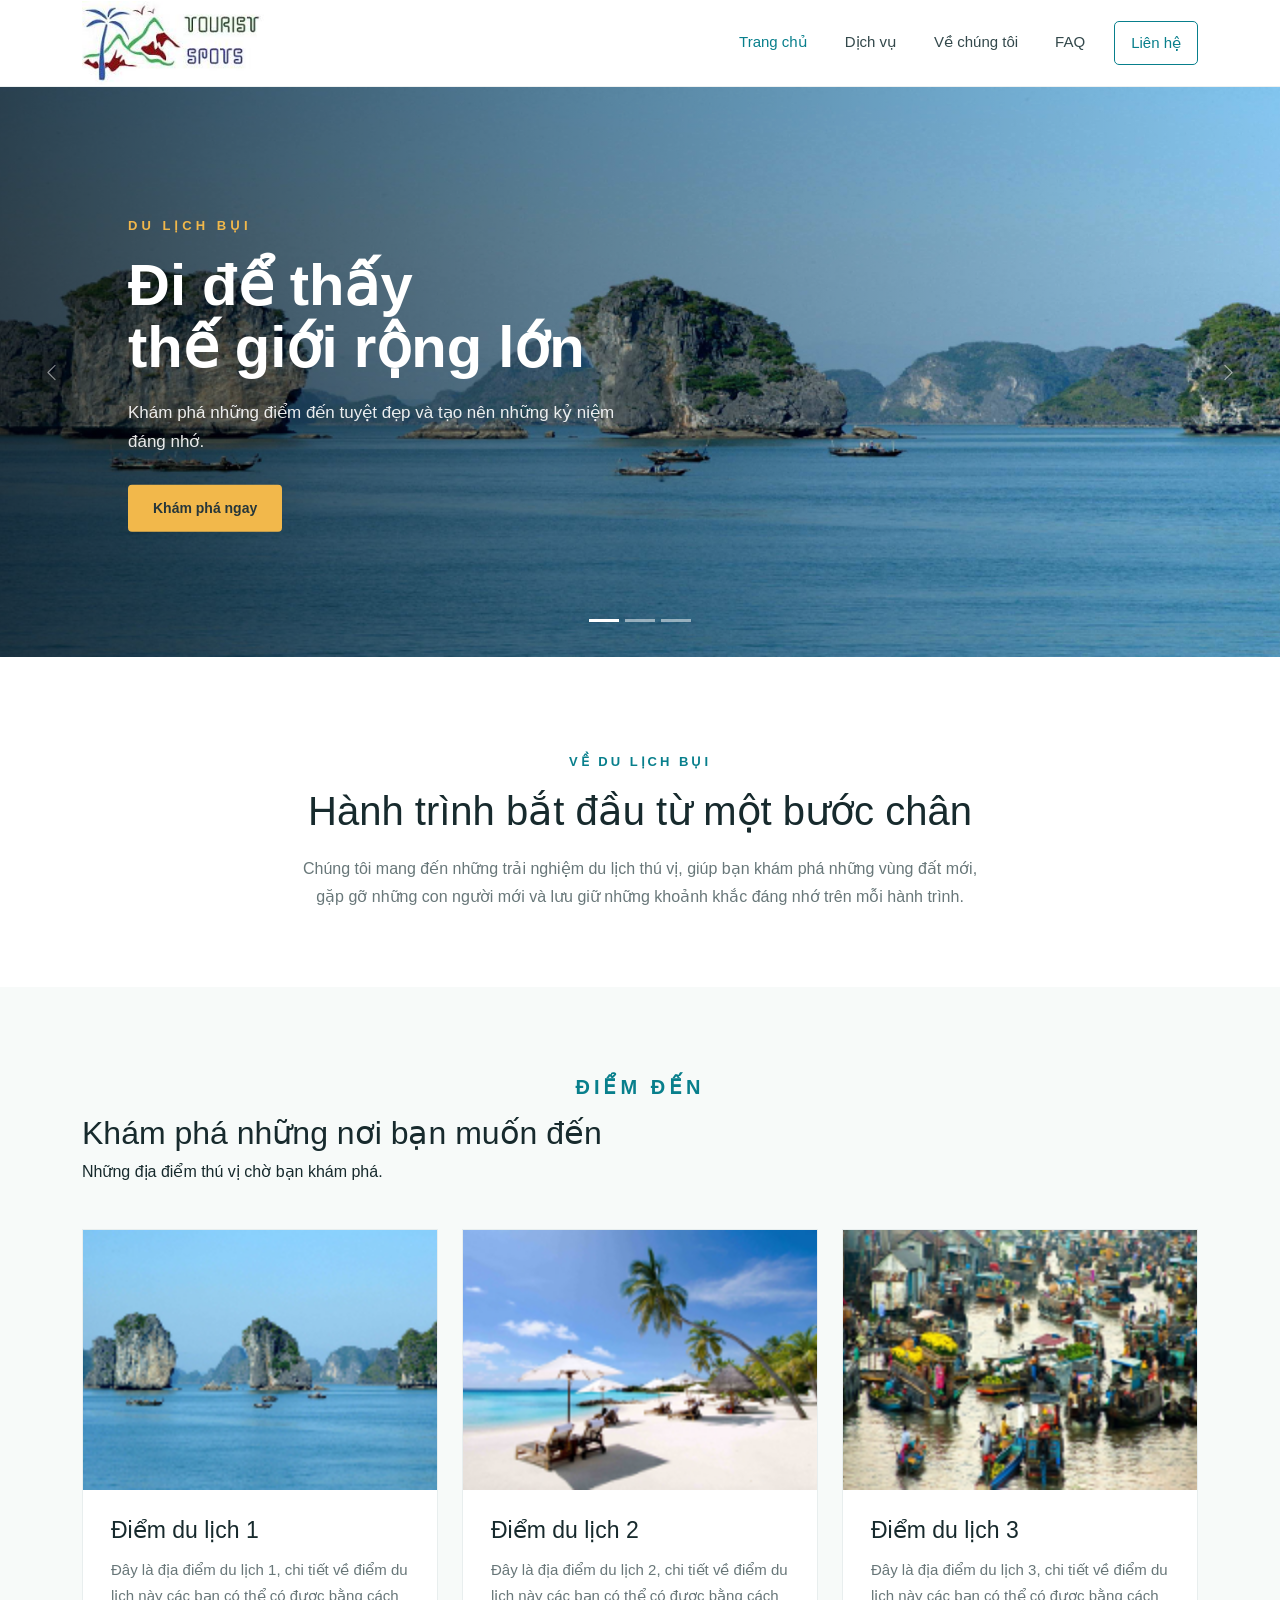
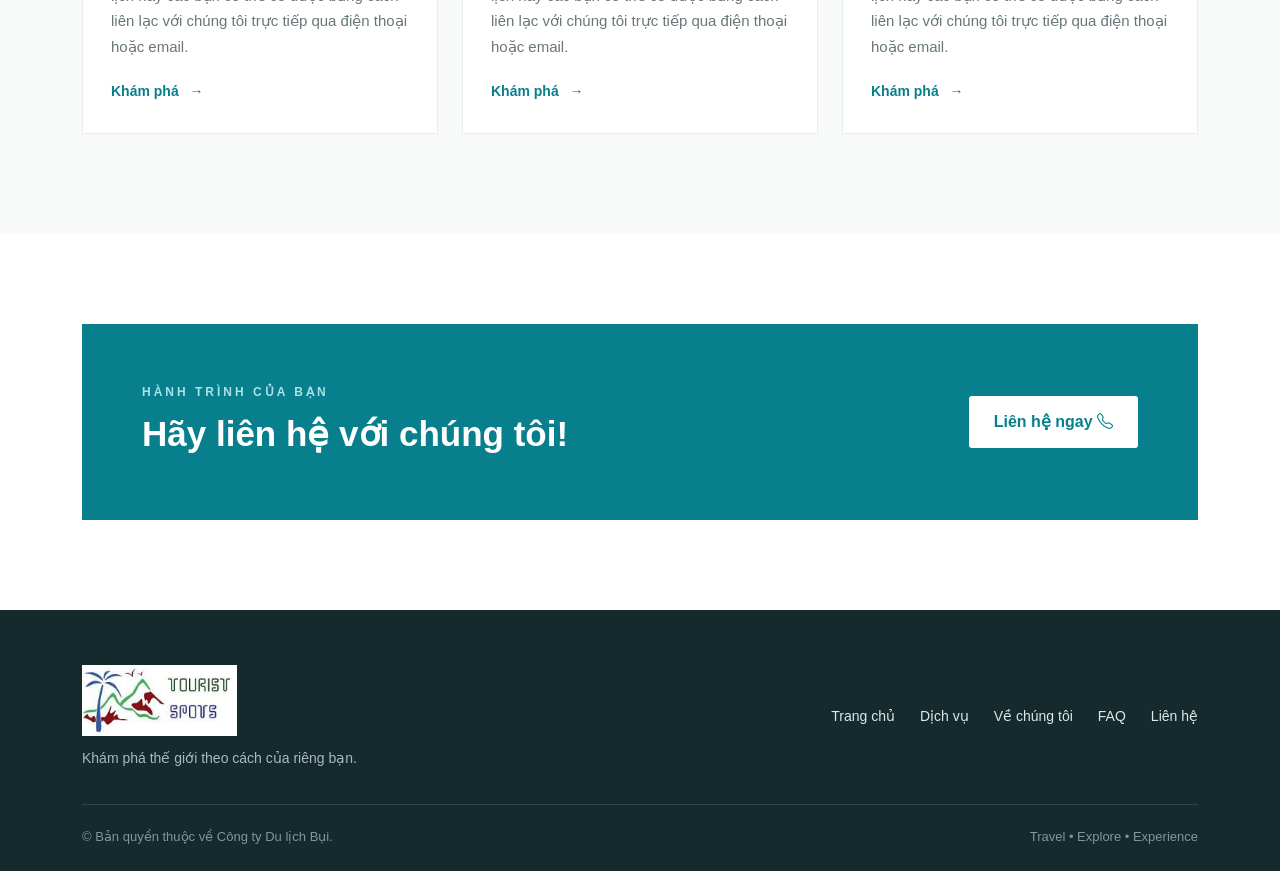
==== commit f3be75c0: "Thiết kế web du lịch" ====
--- a/ex4/website-dulich/index.html
+++ b/ex4/website-dulich/index.html
@@ -6,1106 +6,581 @@
 
     <meta
         name="viewport"
-        content="width=device-width, initial-scale=1"
-    >
-
-    <title>Du Lịch Bụi | Khám phá Việt Nam</title>
-
-    <!-- Bootstrap 5 -->
+        content="width=device-width, initial-scale=1">
+
+    <title>Du lịch Bụi</title>
+
     <link
         href="https://cdn.jsdelivr.net/npm/bootstrap@5.3.3/dist/css/bootstrap.min.css"
-        rel="stylesheet"
+        rel="stylesheet">
+	<link
+		rel="stylesheet"
+		href="https://cdn.jsdelivr.net/npm/bootstrap-icons@1.11.3/font/bootstrap-icons.min.css">
+    <link rel="stylesheet" href="css/style.css">
+</head>
+
+<body>
+    <!-- ================= HEADER ================= -->
+
+    <header class="site-header">
+
+        <div class="container">
+
+            <div class="header-inner">
+
+                <a href="#" class="logo">
+                    <img
+                        src="img/logo.jpg"
+                        alt="Du lịch Bụi"
+                    >
+                </a>
+                <nav class="navbar navbar-expand-lg">
+
+                    <button
+                        class="navbar-toggler"
+                        type="button"
+                        data-bs-toggle="collapse"
+                        data-bs-target="#mainMenu"
+                    >
+                        <span class="navbar-toggler-icon"></span>
+                    </button>
+
+                    <div
+                        class="collapse navbar-collapse"
+                        id="mainMenu"
+                    >
+
+                        <ul class="navbar-nav ms-auto">
+
+                            <li class="nav-item">
+                                <a
+                                    href="index.html"
+                                    class="nav-link active"
+                                >
+                                    Trang chủ
+                                </a>
+                            </li>
+
+                            <li class="nav-item">
+                                <a
+                                    href="service.html"
+                                    class="nav-link"
+                                >
+                                    Dịch vụ
+                                </a>
+                            </li>
+
+                            <li class="nav-item">
+                                <a
+                                    href="about.html"
+                                    class="nav-link"
+                                >
+                                    Về chúng tôi
+                                </a>
+                            </li>
+
+                            <li class="nav-item">
+                                <a
+                                    href="faq.html"
+                                    class="nav-link"
+                                >
+                                    FAQ
+                                </a>
+                            </li>
+
+                            <li class="nav-item">
+                                <a
+                                    href="contact.html"
+                                    class="nav-link contact-link"
+                                >
+                                    Liên hệ
+                                </a>
+                            </li>
+
+                        </ul>
+
+                    </div>
+
+                </nav>
+
+            </div>
+
+        </div>
+
+    </header>
+
+    <section class="hero">
+
+        <div class="container-fluid p-0">
+
+            <div
+                id="travelCarousel"
+                class="carousel slide carousel-fade"
+                data-bs-ride="carousel"
+            >
+
+                <div class="carousel-indicators">
+
+                    <button
+                        type="button"
+                        data-bs-target="#travelCarousel"
+                        data-bs-slide-to="0"
+                        class="active"
+                    ></button>
+
+                    <button
+                        type="button"
+                        data-bs-target="#travelCarousel"
+                        data-bs-slide-to="1"
+                    ></button>
+
+                    <button
+                        type="button"
+                        data-bs-target="#travelCarousel"
+                        data-bs-slide-to="2"
+                    ></button>
+
+                </div>
+
+                <div class="carousel-inner">
+
+                    <div class="carousel-item active">
+
+                        <img
+                            src="img/1.jpg"
+                            alt="Du lịch"
+                        >
+
+                        <div class="hero-overlay"></div>
+
+                        <div class="hero-content">
+
+                            <span>
+                                DU LỊCH BỤI
+                            </span>
+
+                            <h1>
+                                Đi để thấy<br>
+                                thế giới rộng lớn
+                            </h1>
+
+                            <p>
+                                Khám phá những điểm đến tuyệt đẹp
+                                và tạo nên những kỷ niệm đáng nhớ.
+                            </p>
+
+                            <a
+                                href="#destinations"
+                                class="hero-button"
+                            >
+                                Khám phá ngay
+                            </a>
+
+                        </div>
+
+                    </div>
+
+                    <div class="carousel-item">
+
+                        <img
+                            src="img/2.jpg"
+                            alt="Khám phá"
+                        >
+
+                        <div class="hero-overlay"></div>
+
+                        <div class="hero-content">
+
+                            <span>
+                                KHÁM PHÁ
+                            </span>
+
+                            <h1>
+                                Những hành trình<br>
+                                đầy cảm hứng
+                            </h1>
+
+                            <p>
+                                Mỗi chuyến đi là một câu chuyện
+                                mà bạn sẽ không bao giờ quên.
+                            </p>
+
+                            <a
+                                href="#destinations"
+                                class="hero-button"
+                            >
+                                Xem điểm đến
+                            </a>
+
+                        </div>
+
+                    </div>
+
+                    <div class="carousel-item">
+
+                        <img
+                            src="img/3.jpg"
+                            alt="Trải nghiệm"
+                        >
+
+                        <div class="hero-overlay"></div>
+
+                        <div class="hero-content">
+
+                            <span>
+                                TRẢI NGHIỆM
+                            </span>
+
+                            <h1>
+                                Sống trọn từng<br>
+                                khoảnh khắc
+                            </h1>
+
+                            <p>
+                                Cùng Du lịch Bụi bắt đầu hành trình
+                                của riêng bạn.
+                            </p>
+
+                            <a
+                                href="#destinations"
+                                class="hero-button"
+                            >
+                                Bắt đầu hành trình
+                            </a>
+
+                        </div>
+
+                    </div>
+
+                </div>
+
+                <button
+                    class="carousel-control-prev"
+                    type="button"
+                    data-bs-target="#travelCarousel"
+                    data-bs-slide="prev"
+                >
+
+                    <span class="carousel-control-prev-icon"></span>
+
+                    <span class="visually-hidden">
+                        Trước
+                    </span>
+
+                </button>
+
+                <button
+                    class="carousel-control-next"
+                    type="button"
+                    data-bs-target="#travelCarousel"
+                    data-bs-slide="next"
+                >
+
+                    <span class="carousel-control-next-icon"></span>
+
+                    <span class="visually-hidden">
+                        Sau
+                    </span>
+
+                </button>
+
+            </div>
+
+        </div>
+
+    </section>
+
+    <section class="intro">
+
+        <div class="container">
+
+            <div class="intro-content">
+
+                <div class="intro-label">
+                    VỀ DU LỊCH BỤI
+                </div>
+
+                <h2>
+                    Hành trình bắt đầu
+                    từ một bước chân
+                </h2>
+
+                <p>
+                    Chúng tôi mang đến những trải nghiệm du lịch
+                    thú vị, giúp bạn khám phá những vùng đất mới,
+                    gặp gỡ những con người mới và lưu giữ những
+                    khoảnh khắc đáng nhớ trên mỗi hành trình.
+                </p>
+
+            </div>
+
+        </div>
+
+    </section>
+
+
+    <section
+        class="destinations"
+        id="destinations"
     >
 
-    <!-- Bootstrap Icons -->
-    <link
-        rel="stylesheet"
-        href="https://cdn.jsdelivr.net/npm/bootstrap-icons@1.11.3/font/bootstrap-icons.min.css"
-    >
-
-    <!-- CSS riêng -->
-    <link
-        rel="stylesheet"
-        href="css/style.css"
-    >
-</head>
-
-
-<body>
-
-
-<!-- =====================================================
-     NAVBAR
-===================================================== -->
-
-<nav
-    class="navbar navbar-expand-lg fixed-top"
-    id="mainNavbar"
->
-
-    <div class="container">
-
-        <a
-            class="navbar-brand"
-            href="#"
-        >
-
-            <img
-                src="img/logo.jpg"
-                alt="Logo"
-                class="logo"
-            >
-
-            <span>
-                DU LỊCH BỤI
-            </span>
-
-        </a>
-
-
-        <button
-            class="navbar-toggler"
-            type="button"
-            data-bs-toggle="collapse"
-            data-bs-target="#navbarMenu"
-        >
-
-            <span class="navbar-toggler-icon"></span>
-
-        </button>
-
-
-        <div
-            class="collapse navbar-collapse"
-            id="navbarMenu"
-        >
-
-            <ul class="navbar-nav ms-auto">
-
-                <li class="nav-item">
-                    <a
-                        class="nav-link active"
-                        href="#home"
+        <div class="container">
+
+            <div class="section-heading">
+
+                <div>
+
+                    <span class="small-title">
+                        ĐIỂM ĐẾN
+                    </span>
+
+                    <h2>
+                        Khám phá những nơi
+                        bạn muốn đến
+                    </h2>
+
+                </div>
+
+                <p>
+                    Những địa điểm thú vị chờ
+                    bạn khám phá.
+                </p>
+
+            </div>
+
+            <div class="row g-4">
+
+                <div class="col-lg-4 col-md-6">
+
+                    <article class="destination-card">
+
+                        <div class="destination-image">
+
+                            <img
+                                src="img/11.jpg"
+                                alt="Điểm du lịch 1"
+                            >
+
+                        </div>
+
+                        <div class="destination-info">
+
+                            <h3>
+                                Điểm du lịch 1
+                            </h3>
+
+                            <p>
+                                Đây là địa điểm du lịch 1,
+                                chi tiết về điểm du lịch này
+                                các bạn có thể có được bằng
+                                cách liên lạc với chúng tôi
+                                trực tiếp qua điện thoại
+                                hoặc email.
+                            </p>
+
+                            <a href="contact.html">
+                                Khám phá
+                                <span>→</span>
+                            </a>
+
+                        </div>
+
+                    </article>
+
+                </div>
+
+                <div class="col-lg-4 col-md-6">
+
+                    <article class="destination-card">
+
+                        <div class="destination-image">
+
+                            <img
+                                src="img/12.jpg"
+                                alt="Điểm du lịch 2"
+                            >
+
+                        </div>
+
+
+                        <div class="destination-info">
+
+                            <h3>
+                                Điểm du lịch 2
+                            </h3>
+
+                            <p>
+                                Đây là địa điểm du lịch 2,
+                                chi tiết về điểm du lịch này
+                                các bạn có thể có được bằng
+                                cách liên lạc với chúng tôi
+                                trực tiếp qua điện thoại
+                                hoặc email.
+                            </p>
+
+                            <a href="contact.html">
+                                Khám phá
+                                <span>→</span>
+                            </a>
+
+                        </div>
+
+                    </article>
+
+                </div>
+
+                <div class="col-lg-4 col-md-6">
+
+                    <article class="destination-card">
+
+                        <div class="destination-image">
+
+                            <img
+                                src="img/13.jpg"
+                                alt="Điểm du lịch 3"
+                            >
+
+                        </div>
+
+
+                        <div class="destination-info">
+
+                            <h3>
+                                Điểm du lịch 3
+                            </h3>
+
+                            <p>
+                                Đây là địa điểm du lịch 3,
+                                chi tiết về điểm du lịch này
+                                các bạn có thể có được bằng
+                                cách liên lạc với chúng tôi
+                                trực tiếp qua điện thoại
+                                hoặc email.
+                            </p>
+
+                            <a href="contact.html">
+                                Khám phá
+                                <span>→</span>
+                            </a>
+
+                        </div>
+
+                    </article>
+
+                </div>
+
+            </div>
+
+        </div>
+
+    </section>
+
+    <section class="contact-section">
+
+        <div class="container">
+
+            <div class="contact-inner">
+
+                <div>
+
+                    <span>
+                        HÀNH TRÌNH CỦA BẠN
+                    </span>
+
+                    <h2>
+                        Hãy liên hệ với chúng tôi!
+                    </h2>
+
+                </div>
+
+
+                <a href="contact.html" class="contact-button">
+                    Liên hệ ngay
+                    <i class="bi bi-telephone"></i>
+                </a>
+
+            </div>
+
+        </div>
+
+    </section>
+
+
+
+    <!-- ================= FOOTER ================= -->
+
+    <footer class="footer">
+
+        <div class="container">
+
+            <div class="footer-top">
+
+                <div class="footer-brand">
+
+                    <img
+                        src="img/logo.jpg"
+                        alt="Du lịch Bụi"
                     >
+
+                    <p>
+                        Khám phá thế giới theo cách
+                        của riêng bạn.
+                    </p>
+
+                </div>
+
+
+                <div class="footer-menu">
+
+                    <a href="index.html">
                         Trang chủ
                     </a>
-                </li>
-
-                <li class="nav-item">
-                    <a
-                        class="nav-link"
-                        href="#gioithieu"
-                    >
-                        Giới thiệu
-                    </a>
-                </li>
-
-                <li class="nav-item">
-                    <a
-                        class="nav-link"
-                        href="#diadiem"
-                    >
-                        Điểm đến
-                    </a>
-                </li>
-
-                <li class="nav-item">
-                    <a
-                        class="nav-link"
-                        href="#why"
-                    >
+
+                    <a href="service.html">
                         Dịch vụ
                     </a>
-                </li>
-
-                <li class="nav-item">
-                    <a
-                        class="nav-link"
-                        href="#lienhe"
-                    >
+
+                    <a href="about.html">
+                        Về chúng tôi
+                    </a>
+
+                    <a href="faq.html">
+                        FAQ
+                    </a>
+
+                    <a href="contact.html">
                         Liên hệ
                     </a>
-                </li>
-
-            </ul>
+
+                </div>
+
+            </div>
+
+
+            <div class="footer-bottom">
+
+                <p>
+                    © Bản quyền thuộc về Công ty Du lịch Bụi.
+                </p>
+
+                <p>
+                    Travel • Explore • Experience
+                </p>
+
+            </div>
 
         </div>
 
-    </div>
-
-</nav>
-
-
-
-<!-- =====================================================
-     HERO / CAROUSEL
-===================================================== -->
-
-<section
-    id="home"
-    class="hero"
->
-
-    <div
-        id="travelCarousel"
-        class="carousel slide carousel-fade"
-        data-bs-ride="carousel"
-    >
-
-        <!-- Indicators -->
-
-        <div class="carousel-indicators">
-
-            <button
-                type="button"
-                data-bs-target="#travelCarousel"
-                data-bs-slide-to="0"
-                class="active"
-            ></button>
-
-            <button
-                type="button"
-                data-bs-target="#travelCarousel"
-                data-bs-slide-to="1"
-            ></button>
-
-            <button
-                type="button"
-                data-bs-target="#travelCarousel"
-                data-bs-slide-to="2"
-            ></button>
-
-        </div>
-
-
-        <div class="carousel-inner">
-
-
-            <!-- Slide 1 -->
-
-            <div class="carousel-item active">
-
-                <img
-                    src="img/1.jpg"
-                    class="hero-image"
-                    alt="Du lịch"
-                >
-
-                <div class="hero-overlay"></div>
-
-
-                <div class="hero-content">
-
-                    <p class="hero-subtitle">
-                        ✦ WELCOME TO VIETNAM
-                    </p>
-
-                    <h1>
-                        Khám phá
-                        <span>những miền đất mới</span>
-                    </h1>
-
-                    <p class="hero-text">
-                        Đi để trải nghiệm, đi để khám phá
-                        và lưu giữ những khoảnh khắc đáng nhớ.
-                    </p>
-
-
-                    <div class="hero-buttons">
-
-                        <a
-                            href="#diadiem"
-                            class="btn btn-warning"
-                        >
-                            Khám phá ngay
-                            <i class="bi bi-arrow-right"></i>
-                        </a>
-
-                        <a
-                            href="#gioithieu"
-                            class="btn btn-outline-light"
-                        >
-                            Tìm hiểu thêm
-                        </a>
-
-                    </div>
-
-                </div>
-
-            </div>
-
-
-            <!-- Slide 2 -->
-
-            <div class="carousel-item">
-
-                <img
-                    src="img/2.jpg"
-                    class="hero-image"
-                    alt="Điểm đến"
-                >
-
-                <div class="hero-overlay"></div>
-
-
-                <div class="hero-content">
-
-                    <p class="hero-subtitle">
-                        ✦ AMAZING DESTINATIONS
-                    </p>
-
-                    <h1>
-                        Những điểm đến
-                        <span>đáng nhớ</span>
-                    </h1>
-
-                    <p class="hero-text">
-                        Cùng chúng tôi khám phá những
-                        vùng đất tuyệt đẹp của Việt Nam.
-                    </p>
-
-
-                    <div class="hero-buttons">
-
-                        <a
-                            href="#diadiem"
-                            class="btn btn-warning"
-                        >
-                            Xem điểm đến
-                            <i class="bi bi-arrow-right"></i>
-                        </a>
-
-                    </div>
-
-                </div>
-
-            </div>
-
-
-            <!-- Slide 3 -->
-
-            <div class="carousel-item">
-
-                <img
-                    src="img/3.jpg"
-                    class="hero-image"
-                    alt="Trải nghiệm"
-                >
-
-                <div class="hero-overlay"></div>
-
-
-                <div class="hero-content">
-
-                    <p class="hero-subtitle">
-                        ✦ TRAVEL & EXPERIENCE
-                    </p>
-
-                    <h1>
-                        Bắt đầu hành trình
-                        <span>của bạn</span>
-                    </h1>
-
-                    <p class="hero-text">
-                        Hãy xách ba lô lên và bắt đầu
-                        chuyến phiêu lưu ngay hôm nay.
-                    </p>
-
-
-                    <div class="hero-buttons">
-
-                        <a
-                            href="#lienhe"
-                            class="btn btn-warning"
-                        >
-                            Liên hệ ngay
-                            <i class="bi bi-arrow-right"></i>
-                        </a>
-
-                    </div>
-
-                </div>
-
-            </div>
-
-        </div>
-
-
-        <!-- Prev -->
-
-        <button
-            class="carousel-control-prev"
-            type="button"
-            data-bs-target="#travelCarousel"
-            data-bs-slide="prev"
-        >
-
-            <span class="carousel-control-prev-icon"></span>
-
-        </button>
-
-
-        <!-- Next -->
-
-        <button
-            class="carousel-control-next"
-            type="button"
-            data-bs-target="#travelCarousel"
-            data-bs-slide="next"
-        >
-
-            <span class="carousel-control-next-icon"></span>
-
-        </button>
-
-    </div>
-
-
-    <!-- Thông tin nhanh -->
-
-    <div class="hero-stats">
-
-        <div class="container">
-
-            <div class="row">
-
-                <div class="col-md-4 stat-item">
-
-                    <i class="bi bi-geo-alt-fill"></i>
-
-                    <div>
-                        <strong>20+</strong>
-                        <small>Điểm đến</small>
-                    </div>
-
-                </div>
-
-
-                <div class="col-md-4 stat-item">
-
-                    <i class="bi bi-star-fill"></i>
-
-                    <div>
-                        <strong>4.9/5</strong>
-                        <small>Đánh giá</small>
-                    </div>
-
-                </div>
-
-
-                <div class="col-md-4 stat-item">
-
-                    <i class="bi bi-heart-fill"></i>
-
-                    <div>
-                        <strong>500+</strong>
-                        <small>Khách hàng</small>
-                    </div>
-
-                </div>
-
-            </div>
-
-        </div>
-
-    </div>
-
-</section>
-
-
-
-<!-- =====================================================
-     GIỚI THIỆU
-===================================================== -->
-
-<section
-    id="gioithieu"
-    class="intro-section"
->
-
-    <div class="container">
-
-        <div class="row align-items-center g-5">
-
-
-            <div class="col-lg-6">
-
-                <p class="section-label">
-                    VỀ DU LỊCH BỤI
-                </p>
-
-                <h2 class="section-title">
-                    Hành trình của bạn,
-                    <span>câu chuyện của riêng bạn.</span>
-                </h2>
-
-                <p class="section-text">
-                    Chúng tôi mang đến những trải nghiệm
-                    du lịch thú vị, giúp bạn khám phá những
-                    địa điểm mới, gặp gỡ những con người mới
-                    và lưu giữ những kỷ niệm đáng nhớ.
-                </p>
-
-                <p class="section-text">
-                    Không chỉ đơn giản là một chuyến đi,
-                    đó là hành trình khám phá chính mình.
-                </p>
-
-
-                <a
-                    href="#diadiem"
-                    class="btn btn-primary custom-button"
-                >
-                    Bắt đầu khám phá
-                    <i class="bi bi-arrow-right"></i>
-                </a>
-
-            </div>
-
-
-            <div class="col-lg-6">
-
-                <div class="feature-list">
-
-
-                    <div class="feature-item">
-
-                        <div class="feature-icon">
-                            <i class="bi bi-compass"></i>
-                        </div>
-
-                        <div>
-
-                            <h4>
-                                Khám phá
-                            </h4>
-
-                            <p>
-                                Đặt chân đến những vùng đất mới
-                                và khám phá những điều thú vị.
-                            </p>
-
-                        </div>
-
-                    </div>
-
-
-                    <div class="feature-item">
-
-                        <div class="feature-icon">
-                            <i class="bi bi-camera"></i>
-                        </div>
-
-                        <div>
-
-                            <h4>
-                                Trải nghiệm
-                            </h4>
-
-                            <p>
-                                Tận hưởng những khoảnh khắc
-                                đáng nhớ trên mỗi hành trình.
-                            </p>
-
-                        </div>
-
-                    </div>
-
-
-                    <div class="feature-item">
-
-                        <div class="feature-icon">
-                            <i class="bi bi-people"></i>
-                        </div>
-
-                        <div>
-
-                            <h4>
-                                Kết nối
-                            </h4>
-
-                            <p>
-                                Gặp gỡ những người bạn mới
-                                và cùng nhau tạo nên kỷ niệm.
-                            </p>
-
-                        </div>
-
-                    </div>
-
-                </div>
-
-            </div>
-
-        </div>
-
-    </div>
-
-</section>
-
-
-
-<!-- =====================================================
-     ĐIỂM ĐẾN
-===================================================== -->
-
-<section
-    id="diadiem"
-    class="destination-section"
->
-
-    <div class="container">
-
-
-        <div class="section-heading">
-
-            <div>
-
-                <p class="section-label">
-                    DESTINATIONS
-                </p>
-
-                <h2 class="section-title">
-                    Điểm đến nổi bật
-                </h2>
-
-            </div>
-
-            <p>
-                Những nơi tuyệt vời đang chờ bạn khám phá.
-            </p>
-
-        </div>
-
-
-        <div class="row g-4">
-
-
-            <!-- Card 1 -->
-
-            <div class="col-lg-4 col-md-6">
-
-                <div class="travel-card">
-
-                    <div class="card-image">
-
-                        <img
-                            src="img/11.jpg"
-                            alt="Điểm du lịch 1"
-                        >
-
-                        <div class="image-overlay">
-
-                            <span>
-                                ĐIỂM ĐẾN 01
-                            </span>
-
-                        </div>
-
-                    </div>
-
-
-                    <div class="card-content">
-
-                        <div class="card-icon">
-                            <i class="bi bi-geo-alt-fill"></i>
-                        </div>
-
-                        <h3>
-                            Điểm du lịch 1
-                        </h3>
-
-                        <p>
-                            Đây là địa điểm du lịch 1,
-                            chi tiết về điểm du lịch này
-                            các bạn có thể có được bằng cách
-                            liên lạc với chúng tôi trực tiếp
-                            qua điện thoại hoặc email.
-                        </p>
-
-                        <a
-                            href="#"
-                            class="card-link"
-                        >
-                            Khám phá
-                            <i class="bi bi-arrow-right"></i>
-                        </a>
-
-                    </div>
-
-                </div>
-
-            </div>
-
-
-            <!-- Card 2 -->
-
-            <div class="col-lg-4 col-md-6">
-
-                <div class="travel-card">
-
-                    <div class="card-image">
-
-                        <img
-                            src="img/12.jpg"
-                            alt="Điểm du lịch 2"
-                        >
-
-                        <div class="image-overlay">
-
-                            <span>
-                                ĐIỂM ĐẾN 02
-                            </span>
-
-                        </div>
-
-                    </div>
-
-
-                    <div class="card-content">
-
-                        <div class="card-icon">
-                            <i class="bi bi-geo-alt-fill"></i>
-                        </div>
-
-                        <h3>
-                            Điểm du lịch 2
-                        </h3>
-
-                        <p>
-                            Đây là địa điểm du lịch 2,
-                            chi tiết về điểm du lịch này
-                            các bạn có thể có được bằng cách
-                            liên lạc với chúng tôi trực tiếp
-                            qua điện thoại hoặc email.
-                        </p>
-
-                        <a
-                            href="#"
-                            class="card-link"
-                        >
-                            Khám phá
-                            <i class="bi bi-arrow-right"></i>
-                        </a>
-
-                    </div>
-
-                </div>
-
-            </div>
-
-
-            <!-- Card 3 -->
-
-            <div class="col-lg-4 col-md-6">
-
-                <div class="travel-card">
-
-                    <div class="card-image">
-
-                        <img
-                            src="img/13.jpg"
-                            alt="Điểm du lịch 3"
-                        >
-
-                        <div class="image-overlay">
-
-                            <span>
-                                ĐIỂM ĐẾN 03
-                            </span>
-
-                        </div>
-
-                    </div>
-
-
-                    <div class="card-content">
-
-                        <div class="card-icon">
-                            <i class="bi bi-geo-alt-fill"></i>
-                        </div>
-
-                        <h3>
-                            Điểm du lịch 3
-                        </h3>
-
-                        <p>
-                            Đây là địa điểm du lịch 3,
-                            chi tiết về điểm du lịch này
-                            các bạn có thể có được bằng cách
-                            liên lạc với chúng tôi trực tiếp
-                            qua điện thoại hoặc email.
-                        </p>
-
-                        <a
-                            href="#"
-                            class="card-link"
-                        >
-                            Khám phá
-                            <i class="bi bi-arrow-right"></i>
-                        </a>
-
-                    </div>
-
-                </div>
-
-            </div>
-
-        </div>
-
-    </div>
-
-</section>
-
-
-
-<!-- =====================================================
-     WHY CHOOSE US
-===================================================== -->
-
-<section
-    id="why"
-    class="why-section"
->
-
-    <div class="container">
-
-        <div class="text-center">
-
-            <p class="section-label">
-                WHY CHOOSE US
-            </p>
-
-            <h2 class="section-title">
-                Vì sao nên chọn chúng tôi?
-            </h2>
-
-            <p class="why-description">
-                Mỗi chuyến đi đều được tạo nên
-                từ những trải nghiệm đáng nhớ.
-            </p>
-
-        </div>
-
-
-        <div class="row g-4 mt-4">
-
-
-            <div class="col-lg-3 col-md-6">
-
-                <div class="why-card">
-
-                    <div class="why-icon">
-                        <i class="bi bi-airplane"></i>
-                    </div>
-
-                    <h4>
-                        Hành trình linh hoạt
-                    </h4>
-
-                    <p>
-                        Lựa chọn hành trình phù hợp
-                        với nhu cầu của bạn.
-                    </p>
-
-                </div>
-
-            </div>
-
-
-            <div class="col-lg-3 col-md-6">
-
-                <div class="why-card">
-
-                    <div class="why-icon">
-                        <i class="bi bi-globe-asia-australia"></i>
-                    </div>
-
-                    <h4>
-                        Điểm đến đa dạng
-                    </h4>
-
-                    <p>
-                        Khám phá nhiều địa điểm
-                        thú vị và hấp dẫn.
-                    </p>
-
-                </div>
-
-            </div>
-
-
-            <div class="col-lg-3 col-md-6">
-
-                <div class="why-card">
-
-                    <div class="why-icon">
-                        <i class="bi bi-shield-check"></i>
-                    </div>
-
-                    <h4>
-                        An toàn
-                    </h4>
-
-                    <p>
-                        Luôn đặt sự an toàn và
-                        hài lòng của khách hàng.
-                    </p>
-
-                </div>
-
-            </div>
-
-
-            <div class="col-lg-3 col-md-6">
-
-                <div class="why-card">
-
-                    <div class="why-icon">
-                        <i class="bi bi-headset"></i>
-                    </div>
-
-                    <h4>
-                        Hỗ trợ tận tâm
-                    </h4>
-
-                    <p>
-                        Đồng hành cùng bạn trong
-                        suốt hành trình.
-                    </p>
-
-                </div>
-
-            </div>
-
-        </div>
-
-    </div>
-
-</section>
-
-
-
-<!-- =====================================================
-     CTA
-===================================================== -->
-
-<section
-    id="lienhe"
-    class="cta-section"
->
-
-    <div class="container">
-
-        <div class="cta-box">
-
-            <div>
-
-                <p class="cta-label">
-                    READY TO TRAVEL?
-                </p>
-
-                <h2>
-                    Sẵn sàng cho chuyến đi
-                    tiếp theo?
-                </h2>
-
-                <p>
-                    Đừng chỉ mơ về chuyến đi.
-                    Hãy bắt đầu nó ngay hôm nay.
-                </p>
-
-            </div>
-
-
-            <a
-                href="#"
-                class="btn btn-light cta-button"
-            >
-                Lên đường ngay
-                <i class="bi bi-arrow-right"></i>
-            </a>
-
-        </div>
-
-    </div>
-
-</section>
-
-
-
-<!-- =====================================================
-     FOOTER
-===================================================== -->
-
-<footer class="footer">
-
-    <div class="container">
-
-        <div class="row g-5">
-
-
-            <div class="col-lg-5">
-
-                <div class="footer-brand">
-
-                    <img
-                        src="img/logo.jpg"
-                        alt="Logo"
-                    >
-
-                    <span>
-                        DU LỊCH BỤI
-                    </span>
-
-                </div>
-
-                <p class="footer-text">
-                    Đi để trải nghiệm.
-                    Đi để khám phá.
-                    Đi để trưởng thành.
-                </p>
-
-
-                <div class="socials">
-
-                    <a href="#">
-                        <i class="bi bi-facebook"></i>
-                    </a>
-
-                    <a href="#">
-                        <i class="bi bi-instagram"></i>
-                    </a>
-
-                    <a href="#">
-                        <i class="bi bi-youtube"></i>
-                    </a>
-
-                </div>
-
-            </div>
-
-
-            <div class="col-lg-2 col-md-4">
-
-                <h5>
-                    Khám phá
-                </h5>
-
-                <a href="#">
-                    Trang chủ
-                </a>
-
-                <a href="#gioithieu">
-                    Giới thiệu
-                </a>
-
-                <a href="#diadiem">
-                    Điểm đến
-                </a>
-
-            </div>
-
-
-            <div class="col-lg-2 col-md-4">
-
-                <h5>
-                    Hỗ trợ
-                </h5>
-
-                <a href="#">
-                    Dịch vụ
-                </a>
-
-                <a href="#">
-                    FAQ
-                </a>
-
-                <a href="#">
-                    Điều khoản
-                </a>
-
-            </div>
-
-
-            <div class="col-lg-3 col-md-4">
-
-                <h5>
-                    Liên hệ
-                </h5>
-
-                <p>
-                    <i class="bi bi-telephone"></i>
-                    0123 456 789
-                </p>
-
-                <p>
-                    <i class="bi bi-envelope"></i>
-                    info@dulichbui.vn
-                </p>
-
-                <p>
-                    <i class="bi bi-geo-alt"></i>
-                    Cần Thơ, Việt Nam
-                </p>
-
-            </div>
-
-        </div>
-
-
-        <hr>
-
-
-        <div class="copyright">
-
-            <span>
-                © 2025 Du lịch Bụi.
-                Bản quyền thuộc về Công ty Du lịch Bụi.
-            </span>
-
-            <span>
-                Made with ❤️ in Vietnam
-            </span>
-
-        </div>
-
-    </div>
-
-</footer>
-
-
-
-<!-- Bootstrap JS -->
-
-<script
-    src="https://cdn.jsdelivr.net/npm/bootstrap@5.3.3/dist/js/bootstrap.bundle.min.js"
-></script>
-
-
-<!-- Navbar scroll -->
-
-<script>
-
-window.addEventListener("scroll", function () {
-
-    const navbar =
-        document.getElementById("mainNavbar");
-
-    if (window.scrollY > 80) {
-
-        navbar.classList.add("scrolled");
-
-    } else {
-
-        navbar.classList.remove("scrolled");
-
-    }
-
-});
-
-</script>
-
+    </footer>
+
+
+
+    <!-- Bootstrap JS -->
+
+    <script
+        src="https://cdn.jsdelivr.net/npm/bootstrap@5.3.3/dist/js/bootstrap.bundle.min.js"
+    ></script>
 
 </body>
+
 </html>
--- a/ex4/website-dulich/css/style.css
+++ b/ex4/website-dulich/css/style.css
@@ -1,115 +1,142 @@
-/* =====================================================
-   GLOBAL
-===================================================== */
+:root {
+    --blue: #087f8c;
+    --blue-dark: #075e66;
+    --blue-light: #e8f6f7;
+
+    --yellow: #f2b84b;
+
+    --dark: #172a2d;
+    --gray: #687779;
+    --light: #f7faf9;
+
+    --white: #ffffff;
+}
+
+
+* {
+    margin: 0;
+    padding: 0;
+    box-sizing: border-box;
+}
 
 html {
     scroll-behavior: smooth;
 }
 
 body {
-    margin: 0;
-    font-family: Arial, Helvetica, sans-serif;
-    color: #202124;
-    background: #ffffff;
+    font-family:
+        "Segoe UI",
+        Arial,
+        sans-serif;
+
+    color: var(--dark);
+    background: var(--white);
 }
 
 a {
     text-decoration: none;
 }
 
-section {
-    overflow: hidden;
-}
-
-
-/* =====================================================
-   NAVBAR
-===================================================== */
-
-#mainNavbar {
-    padding: 18px 0;
-    background: transparent;
-    transition: all 0.35s ease;
+
+/* ===========================HEADER============================*/
+
+.site-header {
+    background: rgba(255, 255, 255, 0.97);
+
+    border-bottom: 1px solid #edf1f1;
+
+    position: sticky;
+    top: 0;
+
     z-index: 1000;
 }
 
-#mainNavbar.scrolled {
-    padding: 10px 0;
-    background: rgba(255, 255, 255, 0.97);
-    box-shadow: 0 5px 25px rgba(0, 0, 0, 0.08);
-}
-
-.navbar-brand {
+.header-inner {
+    min-height: 86px;
+
     display: flex;
     align-items: center;
-    color: white;
-    font-size: 19px;
-    font-weight: 800;
-    letter-spacing: 2px;
-}
-
-#mainNavbar.scrolled .navbar-brand {
-    color: #111827;
-}
+    justify-content: space-between;
+}
+
+
 
 .logo {
-    width: 48px;
-    height: 48px;
-    object-fit: cover;
-    border-radius: 50%;
-    margin-right: 12px;
-    border: 2px solid white;
+    display: block;
+}
+
+.logo img {
+    width: 185px;
+    height: auto;
+
+    display: block;
+}
+
+
+
+.navbar {
+    padding: 0;
+}
+
+.navbar-nav {
+    gap: 5px;
 }
 
 .nav-link {
-    position: relative;
+    color: #33484b !important;
+
+    font-size: 15px;
+    font-weight: 500;
+
+    padding: 10px 16px !important;
+
+    border-radius: 5px;
+
+    transition:
+        color 0.25s ease,
+        background 0.25s ease;
+}
+
+.nav-link:hover {
+    color: var(--blue) !important;
+}
+
+.nav-link.active {
+    color: var(--blue) !important;
+}
+
+.contact-link {
+    border: 1px solid var(--blue);
+
+    color: var(--blue) !important;
+
     margin-left: 8px;
-    padding: 10px 16px !important;
+}
+
+.contact-link:hover {
     color: white !important;
-    font-size: 14px;
-    font-weight: 600;
-    transition: 0.3s;
-}
-
-#mainNavbar.scrolled .nav-link {
-    color: #333 !important;
-}
-
-.nav-link::after {
-    content: "";
-    position: absolute;
-    left: 16px;
-    right: 16px;
-    bottom: 3px;
-    height: 2px;
-    background: #ffc107;
-    transform: scaleX(0);
-    transition: 0.3s;
-}
-
-.nav-link:hover::after,
-.nav-link.active::after {
-    transform: scaleX(1);
-}
-
-.nav-link:hover {
-    color: #ffc107 !important;
-}
-
-
-/* =====================================================
-   HERO
-===================================================== */
+    background: var(--blue);
+}
+
 
 .hero {
     position: relative;
 }
 
-.hero-image {
+.carousel-item {
+    height: 570px;
+    position: relative;
+}
+
+.carousel-item img {
     width: 100%;
-    height: 720px;
+    height: 570px;
+
     object-fit: cover;
 }
+
+
+/* Lớp phủ */
 
 .hero-overlay {
     position: absolute;
@@ -118,678 +145,1972 @@
     background:
         linear-gradient(
             90deg,
-            rgba(0, 0, 0, 0.78) 0%,
-            rgba(0, 0, 0, 0.45) 45%,
-            rgba(0, 0, 0, 0.08) 100%
+            rgba(0, 0, 0, 0.68) 0%,
+            rgba(0, 0, 0, 0.38) 45%,
+            rgba(0, 0, 0, 0.05) 100%
         );
 }
+
+
+/* Nội dung */
 
 .hero-content {
     position: absolute;
+
+    z-index: 2;
+
+    left: 10%;
     top: 50%;
-    left: 10%;
+
     transform: translateY(-50%);
+
+    max-width: 600px;
+
+    color: white;
+}
+
+.hero-content > span {
+    display: inline-block;
+
+    color: var(--yellow);
+
+    font-size: 13px;
+    font-weight: 700;
+
+    letter-spacing: 4px;
+
+    margin-bottom: 18px;
+}
+
+.hero-content h1 {
+    font-size: 58px;
+
+    line-height: 1.08;
+
+    font-weight: 700;
+
+    margin-bottom: 20px;
+}
+
+.hero-content p {
+    max-width: 500px;
+
+    font-size: 17px;
+    line-height: 1.7;
+
+    color: rgba(255, 255, 255, 0.9);
+
+    margin-bottom: 28px;
+}
+
+
+/* Nút Hero */
+
+.hero-button {
+    display: inline-flex;
+
+    align-items: center;
+
+    padding: 13px 25px;
+
+    background: var(--yellow);
+    color: #26363a;
+
+    font-size: 14px;
+    font-weight: 700;
+
+    border-radius: 4px;
+
+    transition: 0.25s;
+}
+
+.hero-button:hover {
+    background: white;
+    color: var(--blue);
+
+    transform: translateY(-2px);
+}
+
+
+/* Carousel */
+
+.carousel-control-prev,
+.carousel-control-next {
+    width: 8%;
+}
+
+.carousel-control-prev-icon,
+.carousel-control-next-icon {
+    width: 42px;
+    height: 42px;
+
+    background-color: rgba(0, 0, 0, 0.3);
+
+    background-size: 45%;
+
+    border-radius: 50%;
+}
+
+.carousel-indicators {
+    z-index: 3;
+    margin-bottom: 25px;
+}
+
+.carousel-indicators button {
+    width: 28px;
+    height: 3px;
+
+    border: 0;
+
+    margin: 0 4px;
+}
+
+
+.intro {
+    padding: 95px 0 75px;
+    background: var(--white);
+}
+
+.intro-content {
+    max-width: 800px;
+
+    margin: auto;
+
+    text-align: center;
+}
+
+.intro-label {
+    color: var(--blue);
+
+    font-size: 13px;
+    font-weight: 700;
+
+    letter-spacing: 3px;
+
+    margin-bottom: 15px;
+}
+
+.intro h2 {
+    font-size: 40px;
+
+    line-height: 1.2;
+
+    margin-bottom: 20px;
+
+    color: var(--dark);
+}
+
+.intro p {
     max-width: 680px;
+
+    margin: auto;
+
+    color: var(--gray);
+
+    font-size: 16px;
+
+    line-height: 1.8;
+}
+
+
+.section-heading {
+    margin-bottom: 45px;
+}
+
+.section-heading.text-center {
+    text-align: center;
+}
+
+.section-heading .small-title {
+    display: block;
+
+    text-align: center;
+
+    color: var(--blue);
+
+    font-size: 20px;
+    font-weight: 700;
+
+    letter-spacing: 4px;
+
+    margin-bottom: 12px;
+}
+
+.destinations {
+    padding: 85px 0 100px;
+
+    background: var(--light);
+}
+
+
+/* Card */
+
+.destination-card {
+    background: white;
+
+    height: 100%;
+
+    overflow: hidden;
+
+    border: 1px solid #e8eeee;
+
+    transition:
+        transform 0.35s ease,
+        box-shadow 0.35s ease;
+}
+
+.destination-card:hover {
+    transform: translateY(-8px);
+
+    box-shadow:
+        0 18px 40px rgba(23, 42, 45, 0.12);
+}
+
+
+/* Ảnh */
+
+.destination-image {
+    height: 260px;
+
+    position: relative;
+
+    overflow: hidden;
+}
+
+.destination-image img {
+    width: 100%;
+    height: 100%;
+
+    object-fit: cover;
+
+    transition: transform 0.6s ease;
+}
+
+.destination-card:hover
+.destination-image img {
+    transform: scale(1.06);
+}
+
+.destination-info {
+    padding: 27px 28px 30px;
+}
+
+.destination-info h3 {
+    font-size: 23px;
+
+    margin-bottom: 12px;
+
+    color: var(--dark);
+}
+
+.destination-info p {
+    color: var(--gray);
+
+    line-height: 1.7;
+
+    font-size: 15px;
+
+    margin-bottom: 20px;
+}
+
+.destination-info a {
+    color: var(--blue);
+
+    font-size: 14px;
+    font-weight: 700;
+
+    transition: 0.25s;
+}
+
+.destination-info a span {
+    margin-left: 7px;
+
+    transition: margin 0.25s;
+}
+
+.destination-info a:hover {
+    color: var(--blue-dark);
+}
+
+.destination-info a:hover span {
+    margin-left: 12px;
+}
+
+
+.contact-section {
+    padding: 90px 0;
+}
+
+.contact-inner {
+    background: var(--blue);
+
     color: white;
-}
-
-.hero-subtitle {
-    color: #ffc107;
-    font-size: 13px;
-    font-weight: 800;
-    letter-spacing: 4px;
-    margin-bottom: 18px;
-}
-
-.hero-content h1 {
-    font-size: 64px;
-    line-height: 1.08;
-    font-weight: 800;
-    margin-bottom: 22px;
-}
-
-.hero-content h1 span {
-    display: block;
-    color: #ffc107;
-}
-
-.hero-text {
-    max-width: 570px;
-    color: rgba(255,255,255,0.85);
-    font-size: 18px;
-    line-height: 1.7;
-}
-
-.hero-buttons {
+
+    padding: 55px 60px;
+
     display: flex;
-    gap: 12px;
-    margin-top: 28px;
-}
-
-.hero-buttons .btn {
-    padding: 12px 24px;
-    border-radius: 30px;
-    font-weight: 700;
-}
-
-.hero-buttons .btn-warning {
-    border: none;
-}
-
-.hero-buttons .btn-warning:hover {
-    transform: translateY(-3px);
-    box-shadow: 0 10px 25px rgba(255,193,7,0.35);
-}
-
-
-/* =====================================================
-   HERO STATS
-===================================================== */
-
-.hero-stats {
-    position: absolute;
-    left: 0;
-    right: 0;
-    bottom: 0;
-    z-index: 10;
+
+    align-items: center;
+    justify-content: space-between;
+
+    gap: 40px;
+}
+
+.contact-inner > div > span {
+    font-size: 12px;
+
+    font-weight: 700;
+
+    letter-spacing: 3px;
+
+    color: #a9e3e6;
+}
+
+.contact-inner h2 {
+    font-size: 35px;
+
+    margin: 10px 0;
+
+    font-weight: 700;
+}
+
+
+.contact-button {
+    flex-shrink: 0;
+
+    padding: 14px 25px;
+
+    background: white;
+
+    color: var(--blue);
+
+    font-weight: 700;
+
+    border-radius: 3px;
+
+    transition: 0.25s;
+}
+
+.contact-button span {
+    margin-left: 8px;
+}
+
+.contact-button:hover {
+    background: var(--yellow);
+
+    color: var(--dark);
+}
+
+
+/*FOOTER */
+
+.footer {
+    background: #142a2d;
+
     color: white;
-    background: rgba(0,0,0,0.42);
-    backdrop-filter: blur(8px);
-}
-
-.stat-item {
+
+    padding: 55px 0 25px;
+}
+
+.footer-top {
     display: flex;
-    justify-content: center;
-    align-items: center;
-    gap: 14px;
-    padding: 20px;
-    border-right: 1px solid rgba(255,255,255,0.15);
-}
-
-.stat-item:last-child {
-    border-right: none;
-}
-
-.stat-item > i {
-    color: #ffc107;
-    font-size: 25px;
-}
-
-.stat-item strong,
-.stat-item small {
-    display: block;
-}
-
-.stat-item strong {
-    font-size: 20px;
-}
-
-.stat-item small {
-    color: rgba(255,255,255,0.7);
-}
-
-
-/* =====================================================
-   GENERAL SECTION
-===================================================== */
-
-.intro-section {
-    padding: 110px 0;
-    background: white;
-}
-
-.section-label {
-    color: #0d6efd;
-    font-size: 12px;
-    font-weight: 800;
-    letter-spacing: 3px;
-    margin-bottom: 12px;
-}
-
-.section-title {
-    font-size: 43px;
-    line-height: 1.2;
-    font-weight: 800;
-    margin-bottom: 22px;
-}
-
-.section-title span {
-    color: #0d6efd;
-}
-
-.section-text {
-    color: #6b7280;
-    line-height: 1.8;
-    max-width: 600px;
-}
-
-.custom-button {
-    margin-top: 12px;
-    padding: 12px 24px;
-    border-radius: 30px;
-    font-weight: 700;
-}
-
-
-/* =====================================================
-   FEATURE
-===================================================== */
-
-.feature-list {
-    padding-left: 20px;
-}
-
-.feature-item {
-    display: flex;
-    align-items: flex-start;
-    gap: 20px;
-    padding: 25px;
-    margin-bottom: 15px;
-    border-radius: 15px;
-    background: #f8fafc;
-    transition: 0.3s;
-}
-
-.feature-item:hover {
-    transform: translateX(8px);
-    background: white;
-    box-shadow: 0 15px 35px rgba(0,0,0,0.08);
-}
-
-.feature-icon {
-    flex: 0 0 55px;
-    width: 55px;
-    height: 55px;
-    display: flex;
-    justify-content: center;
-    align-items: center;
-    color: #0d6efd;
-    background: #e8f1ff;
-    border-radius: 14px;
-    font-size: 25px;
-}
-
-.feature-item h4 {
-    font-size: 19px;
-    font-weight: 750;
-}
-
-.feature-item p {
-    margin: 0;
-    color: #777;
-    line-height: 1.6;
-}
-
-
-/* =====================================================
-   DESTINATION
-===================================================== */
-
-.destination-section {
-    padding: 110px 0;
-    background: #f5f7fa;
-}
-
-.section-heading {
-    display: flex;
-    justify-content: space-between;
-    align-items: end;
-    margin-bottom: 50px;
-}
-
-.section-heading > p {
-    color: #777;
-}
-
-
-/* =====================================================
-   TRAVEL CARD
-===================================================== */
-
-.travel-card {
-    overflow: hidden;
-    background: white;
-    border-radius: 18px;
-    box-shadow: 0 10px 35px rgba(0,0,0,0.07);
-    transition: 0.4s ease;
-}
-
-.travel-card:hover {
-    transform: translateY(-12px);
-    box-shadow: 0 20px 50px rgba(0,0,0,0.14);
-}
-
-.card-image {
-    position: relative;
-    overflow: hidden;
-}
-
-.card-image img {
-    width: 100%;
-    height: 280px;
-    object-fit: cover;
-    transition: transform 0.6s ease;
-}
-
-.travel-card:hover .card-image img {
-    transform: scale(1.1);
-}
-
-.image-overlay {
-    position: absolute;
-    inset: 0;
-
-    display: flex;
-    align-items: flex-end;
-
-    padding: 20px;
-
-    background:
-        linear-gradient(
-            transparent 45%,
-            rgba(0,0,0,0.65)
-        );
-}
-
-.image-overlay span {
-    padding: 7px 13px;
-    color: #222;
-    background: #ffc107;
-    border-radius: 20px;
-    font-size: 10px;
-    font-weight: 800;
-}
-
-.card-content {
-    position: relative;
-    padding: 30px;
-}
-
-.card-icon {
-    position: absolute;
-    top: -27px;
-    right: 25px;
-
-    width: 55px;
-    height: 55px;
-
-    display: flex;
-    justify-content: center;
-    align-items: center;
-
-    color: white;
-    background: #0d6efd;
-    border-radius: 50%;
-
-    font-size: 22px;
-
-    box-shadow: 0 8px 20px rgba(13,110,253,0.3);
-}
-
-.card-content h3 {
-    font-size: 23px;
-    font-weight: 800;
-    margin-bottom: 13px;
-}
-
-.card-content p {
-    color: #777;
-    line-height: 1.7;
-    min-height: 115px;
-}
-
-.card-link {
-    display: inline-flex;
-    align-items: center;
-    gap: 10px;
-    color: #0d6efd;
-    font-weight: 750;
-}
-
-.card-link i {
-    transition: 0.3s;
-}
-
-.card-link:hover i {
-    transform: translateX(7px);
-}
-
-
-/* =====================================================
-   WHY
-===================================================== */
-
-.why-section {
-    padding: 110px 0;
-    background: white;
-}
-
-.why-description {
-    color: #777;
-}
-
-.why-card {
-    height: 100%;
-    padding: 35px 25px;
-    text-align: center;
-    border: 1px solid #edf0f4;
-    border-radius: 18px;
-    transition: 0.35s;
-}
-
-.why-card:hover {
-    transform: translateY(-8px);
-    border-color: transparent;
-    box-shadow: 0 15px 40px rgba(0,0,0,0.09);
-}
-
-.why-icon {
-    width: 65px;
-    height: 65px;
-    display: flex;
-    justify-content: center;
-    align-items: center;
-    margin: 0 auto 20px;
-
-    color: #0d6efd;
-    background: #eaf2ff;
-    border-radius: 18px;
-
-    font-size: 28px;
-}
-
-.why-card h4 {
-    font-size: 18px;
-    font-weight: 750;
-}
-
-.why-card p {
-    color: #777;
-    line-height: 1.6;
-    margin-bottom: 0;
-}
-
-
-/* =====================================================
-   CTA
-===================================================== */
-
-.cta-section {
-    padding: 90px 0;
-}
-
-.cta-box {
-    display: flex;
+
     justify-content: space-between;
     align-items: center;
-    gap: 30px;
-
-    padding: 60px;
+
+    gap: 40px;
+
+    padding-bottom: 35px;
+
+    border-bottom: 1px solid rgba(255, 255, 255, 0.12);
+}
+
+
+/* Logo footer */
+
+.footer-brand img {
+    width: 155px;
+
+    height: auto;
+
+    margin-bottom: 12px;
+}
+
+.footer-brand p {
+    color: #aab9bb;
+
+    font-size: 14px;
+
+    margin: 0;
+}
+
+
+/* Menu */
+
+.footer-menu {
+    display: flex;
+
+    gap: 25px;
+
+    flex-wrap: wrap;
+}
+
+.footer-menu a {
+    color: #dce7e8;
+
+    font-size: 14px;
+
+    transition: 0.25s;
+}
+
+.footer-menu a:hover {
+    color: var(--yellow);
+}
+
+.footer-bottom {
+    padding-top: 22px;
+
+    display: flex;
+
+    justify-content: space-between;
+
+    gap: 20px;
+}
+
+.footer-bottom p {
+    color: #839597;
+
+    font-size: 13px;
+
+    margin: 0;
+}
+
+.about-hero {
+    background: #f4f8f8;
+
+    padding: 75px 0;
+
+    border-bottom: 1px solid #e8eeee;
+}
+
+.about-hero-content {
+    max-width: 720px;
+}
+
+.about-hero-content span,
+.about-label,
+.about-cta-inner span {
+    display: block;
+
+    color: var(--blue);
+
+    font-size: 12px;
+    font-weight: 700;
+
+    letter-spacing: 3px;
+
+    margin-bottom: 15px;
+}
+
+.about-hero-content h1 {
+    color: var(--dark);
+
+    font-size: 52px;
+
+    line-height: 1.12;
+
+    font-weight: 600;
+
+    margin-bottom: 22px;
+}
+
+.about-hero-content p {
+    max-width: 600px;
+
+    color: var(--gray);
+
+    font-size: 17px;
+
+    line-height: 1.8;
+
+    margin: 0;
+}
+
+.about-page {
+    padding: 80px 0;
+}
+
+.about-content {
+    display: grid;
+
+    grid-template-columns: 1.05fr 1fr;
+
+    gap: 60px;
+
+    align-items: center;
+}
+
+.about-image {
+    overflow: hidden;
+
+    position: relative;
+}
+
+.about-image::after {
+    content: "";
+
+    position: absolute;
+
+    inset: 15px;
+
+    border: 1px solid rgba(255,255,255,0.7);
+
+    pointer-events: none;
+}
+
+.about-image img {
+    width: 100%;
+
+    height: 430px;
+
+    object-fit: cover;
+
+    display: block;
+
+    transition: transform 0.6s ease;
+}
+
+.about-image:hover img {
+    transform: scale(1.04);
+}
+
+.about-text {
+    padding-right: 20px;
+}
+
+.about-text h2 {
+    color: var(--dark);
+
+    font-size: 40px;
+
+    line-height: 1.2;
+
+    font-weight: 600;
+
+    margin-bottom: 25px;
+}
+
+.about-text p {
+    color: var(--gray);
+
+    font-size: 15px;
+
+    line-height: 1.9;
+
+    margin-bottom: 18px;
+}
+
+.about-button {
+    display: inline-flex;
+
+    align-items: center;
+
+    gap: 15px;
+
+    margin-top: 12px;
+
+    padding: 12px 20px;
+
+    background: var(--blue);
 
     color: white;
 
-    border-radius: 25px;
-
-    background:
-        linear-gradient(
-            120deg,
-            #0d6efd,
-            #063c91
-        );
+    text-decoration: none;
+
+    font-size: 14px;
+
+    transition: 0.3s ease;
+}
+
+.about-button:hover {
+    color: white;
+
+    transform: translateY(-2px);
+}
+
+.about-button span {
+    font-size: 20px;
+}
+
+.about-values {
+    padding: 80px 0;
+
+    background: #f7f9f9;
+}
+
+.about-values .section-heading {
+    margin-bottom: 45px;
+}
+
+.about-values .section-heading h2 {
+    margin-top: 8px;
+}
+
+.value-card {
+    height: 100%;
+
+    background: white;
+
+    padding: 35px;
+
+    border: 1px solid #e5ebeb;
+
+    transition: 0.3s ease;
+}
+
+.value-card:hover {
+    transform: translateY(-7px);
 
     box-shadow:
-        0 20px 50px rgba(13,110,253,0.25);
-}
-
-.cta-label {
-    color: #ffc107;
+        0 15px 35px rgba(0,0,0,0.08);
+}
+
+.value-number {
+    color: var(--blue);
+
+    font-size: 13px;
+    font-weight: 700;
+
+    letter-spacing: 2px;
+
+    margin-bottom: 25px;
+}
+
+.value-card h3 {
+    color: var(--dark);
+
+    font-size: 23px;
+
+    margin-bottom: 15px;
+}
+
+.value-card p {
+    color: var(--gray);
+
+    line-height: 1.8;
+
+    font-size: 14px;
+
+    margin: 0;
+}
+
+.value-icon {
+    width: 60px;
+    height: 60px;
+
+    display: flex;
+
+    align-items: center;
+    justify-content: center;
+
+    border-radius: 50%;
+
+    background: #eef7f7;
+
+    color: var(--blue);
+
+    font-size: 26px;
+
+    margin-bottom: 20px;
+}
+
+
+.about-cta {
+    padding: 90px 0;
+}
+
+.about-cta-inner {
+    background: var(--blue);
+
+    color: white;
+
+    padding: 55px 60px;
+
+    display: flex;
+
+    align-items: center;
+    justify-content: space-between;
+
+    gap: 40px;
+}
+
+.about-cta-inner span {
     font-size: 12px;
-    font-weight: 800;
+
+    font-weight: 700;
+
     letter-spacing: 3px;
-}
-
-.cta-box h2 {
-    font-size: 38px;
-    font-weight: 800;
+
+    color: #a9e3e6;
+}
+
+.about-cta-inner h2 {
+    font-size: 35px;
+
+    margin: 10px 0;
+
+    font-weight: 700;
+}
+
+.about-cta .contact-button {
+    flex-shrink: 0;
+
+    padding: 14px 25px;
+
+    background: white;
+
+    color: var(--blue);
+
+    font-weight: 700;
+
+    border-radius: 3px;
+
+    transition: 0.25s;
+}
+
+.about-cta .contact-button:hover {
+    background: var(--yellow);
+
+    color: var(--dark);
+}
+
+.contact-page {
+    padding: 65px 0 80px;
+
+    background: #f8fbfb;
+}
+
+.contact-form-card,
+.contact-info-card {
+    background: #ffffff;
+
+    border: 1px solid #e5eeee;
+
+    padding: 40px;
+
+    height: 100%;
+}
+
+.contact-form-card .small-title,
+.contact-info-card .small-title {
+    display: block;
+
+    color: var(--blue);
+
+    font-size: 12px;
+    font-weight: 700;
+
+    letter-spacing: 3px;
+
     margin-bottom: 12px;
 }
 
-.cta-box p {
+.contact-form-card h2,
+.contact-info-card h2 {
+    color: var(--dark);
+
+    font-size: 30px;
+
+    font-weight: 600;
+
+    margin-bottom: 15px;
+}
+
+.contact-description {
+    color: var(--gray);
+
+    font-size: 15px;
+
+    line-height: 1.8;
+
+    margin-bottom: 30px;
+}
+
+
+/* Form */
+
+.contact-form-card .form-label {
+    color: var(--dark);
+
+    font-size: 14px;
+
+    font-weight: 600;
+
+    margin-bottom: 8px;
+}
+
+.contact-form-card .form-control {
+    border: 1px solid #dce5e5;
+
+    border-radius: 0;
+
+    padding: 13px 15px;
+
+    font-size: 14px;
+
+    box-shadow: none;
+}
+
+.contact-form-card .form-control:focus {
+    border-color: var(--blue);
+
+    box-shadow:
+        0 0 0 3px rgba(0, 150, 170, 0.08);
+}
+
+.contact-form-card textarea {
+    resize: vertical;
+}
+
+
+/* Nút gửi */
+
+.contact-submit {
+    border: none;
+
+    background: var(--dark);
+
+    color: #ffffff;
+
+    padding: 13px 25px;
+
+    font-size: 14px;
+
+    font-weight: 600;
+
+    transition: all 0.3s ease;
+}
+
+.contact-submit span {
+    margin-left: 8px;
+
+    transition: margin-left 0.3s ease;
+}
+
+.contact-submit:hover {
+    background: var(--blue);
+}
+
+.contact-submit:hover span {
+    margin-left: 14px;
+}
+
+
+.map-wrapper {
+    overflow: hidden;
+
+    margin-top: 25px;
+
+    margin-bottom: 25px;
+}
+
+.map-wrapper iframe {
+    display: block;
+
+    width: 100%;
+}
+
+
+.contact-details {
+    border-top: 1px solid #e5eeee;
+
+    padding-top: 25px;
+}
+
+.contact-detail {
+    display: flex;
+
+    align-items: flex-start;
+
+    gap: 15px;
+
+    margin-bottom: 20px;
+}
+
+.contact-detail:last-child {
     margin-bottom: 0;
-    color: rgba(255,255,255,0.75);
-}
-
-.cta-button {
-    padding: 13px 25px;
-    border-radius: 30px;
-    font-weight: 750;
-    white-space: nowrap;
-    transition: 0.3s;
-}
-
-.cta-button:hover {
-    transform: translateY(-4px);
-    box-shadow: 0 10px 25px rgba(0,0,0,0.2);
-}
-
-
-/* =====================================================
-   FOOTER
-===================================================== */
-
-.footer {
-    padding: 70px 0 25px;
+}
+
+
+/* Icon */
+
+.contact-icon {
+    width: 40px;
+    height: 40px;
+
+    flex-shrink: 0;
+
+    display: flex;
+
+    align-items: center;
+    justify-content: center;
+
+    background: #edf8f8;
+
+    color: var(--blue);
+
+    font-size: 18px;
+}
+
+.contact-detail strong {
+    display: block;
+
+    color: var(--dark);
+
+    font-size: 14px;
+
+    margin-bottom: 4px;
+}
+
+.contact-detail p {
+    color: var(--gray);
+
+    font-size: 14px;
+
+    line-height: 1.6;
+
+    margin: 0;
+}
+
+
+.map-link {
+    display: inline-block;
+
+    margin-top: 25px;
+
+    color: var(--blue);
+
+    font-size: 14px;
+
+    font-weight: 600;
+
+    text-decoration: none;
+}
+
+.map-link span {
+    margin-left: 6px;
+
+    transition: margin-left 0.3s ease;
+}
+
+.map-link:hover {
+    color: var(--dark);
+}
+
+.map-link:hover span {
+    margin-left: 12px;
+}
+
+
+.contact-cta {
+    padding: 90px 0;
+}
+
+.contact-cta-inner {
+    background: var(--blue);
+
     color: white;
-    background: #111827;
-}
-
-.footer-brand {
+
+    padding: 55px 60px;
+
+    display: flex;
+
+    align-items: center;
+    justify-content: space-between;
+
+    gap: 40px;
+}
+
+.contact-cta-inner span {
+    font-size: 12px;
+
+    font-weight: 700;
+
+    letter-spacing: 3px;
+
+    color: #a9e3e6;
+}
+
+.contact-cta-inner h2 {
+    font-size: 35px;
+
+    margin: 10px 0;
+
+    font-weight: 700;
+}
+
+.contact-cta-button {
+    flex-shrink: 0;
+
+    padding: 14px 25px;
+
+    background: white;
+
+    color: var(--blue);
+
+    font-weight: 700;
+
+    border-radius: 3px;
+
+    transition: 0.25s;
+}
+
+.contact-cta-button:hover {
+    background: var(--yellow);
+
+    color: var(--dark);
+}
+
+
+@media (max-width: 991px) {
+
+    /* Header */
+
+    .header-inner {
+        min-height: 75px;
+    }
+
+    .logo img {
+        width: 155px;
+    }
+
+    .navbar-nav {
+        padding: 15px 0;
+    }
+
+    .nav-link {
+        padding: 9px 12px !important;
+    }
+
+    .contact-link {
+        margin-left: 0;
+
+        margin-top: 5px;
+    }
+
+
+    .carousel-item,
+    .carousel-item img {
+        height: 480px;
+    }
+
+    .hero-content h1 {
+        font-size: 45px;
+    }
+
+    .section-heading h2 {
+        font-size: 32px;
+    }
+    .about-hero-content h1 {
+        font-size: 44px;
+    }
+
+    .about-content {
+        grid-template-columns: 1fr;
+
+        gap: 40px;
+    }
+
+    .about-text {
+        padding-right: 0;
+    }
+
+    .about-image img {
+        height: 380px;
+    }
+
+    .about-cta-inner {
+        padding: 45px;
+    }
+
+    .contact-form-card,
+    .contact-info-card {
+        padding: 30px;
+    }
+
+    .contact-cta-inner {
+        padding: 55px;
+    }
+}
+
+@media (max-width: 767px) {
+
+
+    .header-inner {
+        min-height: 70px;
+    }
+
+    .logo img {
+        width: 140px;
+    }
+
+    .carousel-item,
+    .carousel-item img {
+        height: 440px;
+    }
+
+    .hero-content {
+        left: 8%;
+
+        right: 8%;
+
+        max-width: none;
+    }
+
+    .hero-content > span {
+        font-size: 11px;
+
+        letter-spacing: 3px;
+    }
+
+    .hero-content h1 {
+        font-size: 38px;
+    }
+
+    .hero-content p {
+        font-size: 14px;
+    }
+
+
+    .intro {
+        padding: 65px 0;
+    }
+
+    .intro h2 {
+        font-size: 31px;
+    }
+
+
+
+    .destinations {
+        padding: 65px 0;
+    }
+
+    .section-heading {
+        display: block;
+
+        margin-bottom: 30px;
+    }
+
+    .section-heading h2 {
+        font-size: 31px;
+    }
+
+    .section-heading > p {
+        margin-top: 18px;
+    }
+
+    .destination-image {
+        height: 230px;
+    }
+
+
+    .contact-section {
+        padding: 65px 0;
+    }
+
+    .contact-inner {
+        padding: 35px 25px;
+
+        display: block;
+    }
+
+    .contact-inner h2 {
+        font-size: 29px;
+    }
+
+    .contact-button {
+        display: inline-block;
+
+        margin-top: 25px;
+    }
+
+
+    .about-page,
+    .about-values,
+    .about-cta {
+        padding: 55px 0;
+    }
+
+    .about-image img {
+        height: 280px;
+    }
+
+    .about-text h2 {
+        font-size: 32px;
+    }
+
+    .about-cta-inner {
+        display: block;
+
+        padding: 35px 30px;
+    }
+
+    .about-cta-inner h2 {
+        font-size: 30px;
+
+        margin-bottom: 25px;
+    }
+
+
+    .contact-page {
+        padding: 45px 0 60px;
+    }
+
+    .contact-form-card,
+    .contact-info-card {
+        padding: 25px;
+    }
+
+    .contact-form-card h2,
+    .contact-info-card h2 {
+        font-size: 26px;
+    }
+
+    .contact-cta {
+        padding: 50px 0;
+    }
+
+    .contact-cta-inner {
+        flex-direction: column;
+
+        align-items: flex-start;
+
+        padding: 40px 30px;
+    }
+
+    .contact-cta-inner h2 {
+        font-size: 27px;
+    }
+
+
+    /* Footer */
+
+    .footer-top {
+        display: block;
+    }
+
+    .footer-menu {
+        margin-top: 30px;
+    }
+
+    .footer-bottom {
+        display: block;
+    }
+
+    .footer-bottom p + p {
+        margin-top: 8px;
+    }
+}
+
+
+.service-hero {
+    padding: 75px 0;
+    background: #f4f8f8;
+    border-bottom: 1px solid #e8eeee;
+}
+
+.service-hero-content {
+    max-width: 720px;
+}
+
+.service-hero-content span {
+    display: block;
+    color: var(--blue);
+    font-size: 12px;
+    font-weight: 700;
+    letter-spacing: 3px;
+    margin-bottom: 15px;
+}
+
+.service-hero-content h1 {
+    color: var(--dark);
+    font-size: 52px;
+    line-height: 1.12;
+    font-weight: 600;
+    margin-bottom: 22px;
+}
+
+.service-hero-content p {
+    max-width: 600px;
+    color: var(--gray);
+    font-size: 17px;
+    line-height: 1.8;
+    margin: 0;
+}
+
+
+.services-page {
+    padding: 85px 0 100px;
+    background: #fff;
+}
+
+.service-heading {
+    max-width: 700px;
+    margin-left: auto;
+    margin-right: auto;
+}
+
+.service-heading h2 {
+    color: var(--dark);
+    font-size: 40px;
+    font-weight: 600;
+    margin-top: 8px;
+    margin-bottom: 15px;
+}
+
+.service-heading p {
+    color: var(--gray);
+    font-size: 15px;
+    line-height: 1.7;
+}
+
+
+.service-card {
+    position: relative;
+
+    height: 100%;
+
+    background: #fff;
+
+    border: 1px solid #e4ecec;
+
+    padding: 40px 35px;
+
+    transition:
+        transform 0.35s ease,
+        box-shadow 0.35s ease,
+        border-color 0.35s ease;
+}
+
+.service-card:hover {
+    transform: translateY(-8px);
+
+    border-color: #c9dddd;
+
+    box-shadow:
+        0 18px 40px rgba(23, 42, 45, 0.10);
+}
+
+
+.service-icon {
+    width: 62px;
+    height: 62px;
+
     display: flex;
     align-items: center;
-    gap: 12px;
-
+    justify-content: center;
+
+    background: var(--blue-light);
+
+    color: var(--blue);
+
+    font-size: 27px;
+
+    margin-bottom: 25px;
+}
+
+.service-type {
+    display: block;
+
+    color: var(--blue);
+
+    font-size: 11px;
+
+    font-weight: 700;
+
+    letter-spacing: 2.5px;
+
+    margin-bottom: 8px;
+}
+
+.service-card h3 {
+    color: var(--dark);
+
+    font-size: 28px;
+
+    font-weight: 600;
+
+    margin-bottom: 18px;
+}
+
+
+.service-price {
+    color: var(--dark);
+
+    font-size: 27px;
+
+    font-weight: 700;
+}
+
+.service-price small {
+    font-size: 13px;
+
+    font-weight: 600;
+
+    color: var(--blue);
+}
+
+.service-price-note {
+    color: var(--gray);
+
+    font-size: 13px;
+
+    margin: 5px 0 0;
+}
+
+
+
+.service-divider {
+    height: 1px;
+
+    background: #e8eeee;
+
+    margin: 25px 0;
+}
+
+
+.service-features {
+    list-style: none;
+
+    padding: 0;
+
+    margin: 0 0 30px;
+}
+
+.service-features li {
+    display: flex;
+
+    align-items: center;
+
+    gap: 10px;
+
+    color: var(--gray);
+
+    font-size: 14px;
+
+    margin-bottom: 14px;
+}
+
+.service-features li:last-child {
+    margin-bottom: 0;
+}
+
+.service-features i {
+    color: var(--blue);
+
+    font-size: 17px;
+}
+
+
+.service-button {
+    display: inline-flex;
+
+    align-items: center;
+
+    gap: 9px;
+
+    color: var(--blue);
+
+    font-size: 14px;
+
+    font-weight: 700;
+
+    transition: 0.25s ease;
+}
+
+.service-button i {
+    transition: transform 0.25s ease;
+}
+
+.service-button:hover {
+    color: var(--blue-dark);
+}
+
+.service-button:hover i {
+    transform: translateX(5px);
+}
+
+
+.service-card-featured {
+    border: 2px solid var(--blue);
+
+    transform: translateY(-8px);
+}
+
+.service-card-featured:hover {
+    transform: translateY(-14px);
+}
+
+.service-popular {
+    position: absolute;
+
+    top: 0;
+    right: 0;
+
+    background: var(--blue);
+
+    color: #fff;
+
+    padding: 8px 14px;
+
+    font-size: 10px;
+
+    font-weight: 700;
+
+    letter-spacing: 1.5px;
+}
+
+
+.service-cta {
+    padding: 90px 0;
+}
+
+.service-cta-inner {
+    background: var(--blue);
+
+    color: white;
+
+    padding: 55px 60px;
+
+    display: flex;
+
+    align-items: center;
+    justify-content: space-between;
+
+    gap: 40px;
+}
+
+.service-cta-inner > div > span {
+    font-size: 12px;
+
+    font-weight: 700;
+
+    letter-spacing: 3px;
+
+    color: #a9e3e6;
+}
+
+.service-cta-inner h2 {
+    font-size: 35px;
+
+    margin: 10px 0;
+
+    font-weight: 700;
+}
+
+.service-cta-button {
+    flex-shrink: 0;
+
+    padding: 14px 25px;
+
+    background: white;
+
+    color: var(--blue);
+
+    font-weight: 700;
+
+    border-radius: 3px;
+
+    transition: 0.25s;
+}
+
+.service-cta-button:hover {
+    background: var(--yellow);
+
+    color: var(--dark);
+}
+
+
+@media (max-width: 991px) {
+
+    .service-hero-content h1 {
+        font-size: 44px;
+    }
+
+    .service-card-featured {
+        transform: none;
+    }
+
+    .service-card-featured:hover {
+        transform: translateY(-8px);
+    }
+
+    .service-cta-inner {
+        padding: 45px;
+    }
+
+}
+
+
+@media (max-width: 767px) {
+
+    .service-hero {
+        padding: 55px 0;
+    }
+
+    .service-hero-content h1 {
+        font-size: 36px;
+    }
+
+    .service-hero-content p {
+        font-size: 15px;
+    }
+
+    .services-page {
+        padding: 60px 0 70px;
+    }
+
+    .service-heading h2 {
+        font-size: 31px;
+    }
+
+    .service-card {
+        padding: 32px 28px;
+    }
+
+    .service-cta {
+        padding-bottom: 60px;
+    }
+
+    .service-cta-inner {
+        display: block;
+
+        padding: 35px 30px;
+    }
+
+    .service-cta-inner h2 {
+        font-size: 30px;
+
+        margin-bottom: 25px;
+    }
+
+}
+
+
+
+.faq-hero {
+    padding: 75px 0;
+    background: #f4f8f8;
+    border-bottom: 1px solid #e8eeee;
+}
+
+.faq-hero-content {
+    max-width: 720px;
+}
+
+.faq-hero-content span {
+    display: block;
+    color: var(--blue);
+    font-size: 12px;
+    font-weight: 700;
+    letter-spacing: 3px;
+    margin-bottom: 15px;
+}
+
+.faq-hero-content h1 {
+    color: var(--dark);
+    font-size: 52px;
+    line-height: 1.12;
+    font-weight: 600;
+    margin-bottom: 20px;
+}
+
+.faq-hero-content p {
+    color: var(--gray);
+    font-size: 17px;
+    line-height: 1.8;
+    margin: 0;
+}
+
+
+
+.faq-page {
+    padding: 85px 0 90px;
+    background: #ffffff;
+}
+
+.faq-page .section-heading {
+    margin-bottom: 45px;
+}
+
+.faq-page .section-heading .small-title {
+    display: block;
+    text-align: center;
+    color: var(--blue);
     font-size: 20px;
-    font-weight: 800;
-    letter-spacing: 2px;
-}
-
-.footer-brand img {
+    font-weight: 700;
+    letter-spacing: 4px;
+    margin-bottom: 12px;
+}
+
+.faq-page .section-heading h2 {
+    color: var(--dark);
+    font-size: 38px;
+    font-weight: 600;
+    margin: 0;
+}
+
+.faq-list {
+    max-width: 900px;
+    margin: 0 auto;
+}
+
+.faq-item {
+    background: #ffffff;
+    border: 1px solid #e4ecec;
+    margin-bottom: 15px;
+
+    transition:
+        transform 0.3s ease,
+        box-shadow 0.3s ease,
+        border-color 0.3s ease;
+}
+
+.faq-item:hover {
+    transform: translateY(-3px);
+
+    border-color: #cfe2e3;
+
+    box-shadow:
+        0 12px 30px rgba(23, 42, 45, 0.08);
+}
+
+
+.faq-question {
+    display: flex;
+    align-items: center;
+
+    padding: 25px 28px;
+
+    gap: 22px;
+}
+
+
+.faq-number {
     width: 45px;
     height: 45px;
-    object-fit: cover;
-    border-radius: 50%;
-}
-
-.footer-text {
-    max-width: 350px;
-    color: #9ca3af;
-    line-height: 1.7;
-    margin-top: 15px;
-}
-
-.footer h5 {
-    margin-bottom: 20px;
-    font-weight: 700;
-}
-
-.footer a {
-    display: block;
-    color: #9ca3af;
-    margin-bottom: 12px;
-    transition: 0.3s;
-}
-
-.footer a:hover {
-    color: #ffc107;
-    transform: translateX(4px);
-}
-
-.footer p {
-    color: #9ca3af;
-}
-
-.footer p i {
-    width: 25px;
-    color: #ffc107;
-}
-
-.socials {
+
+    flex-shrink: 0;
+
     display: flex;
-    gap: 10px;
-    margin-top: 20px;
-}
-
-.socials a {
-    width: 40px;
-    height: 40px;
+    align-items: center;
+    justify-content: center;
+
+    background: #edf7f7;
+
+    color: var(--blue);
+
+    font-size: 12px;
+    font-weight: 700;
+
+    letter-spacing: 1px;
+}
+
+
+.faq-question-content {
+    flex: 1;
+}
+
+.faq-question-content h3 {
+    color: var(--dark);
+
+    font-size: 17px;
+    font-weight: 600;
+
+    margin: 0 0 7px;
+}
+
+.faq-question-content p {
+    color: var(--gray);
+
+    font-size: 14px;
+    line-height: 1.6;
+
+    margin: 0;
+}
+
+
+.faq-icon {
+    width: 38px;
+    height: 38px;
+
+    flex-shrink: 0;
 
     display: flex;
+    align-items: center;
     justify-content: center;
+
+    color: var(--blue);
+
+    border: 1px solid #dceaea;
+
+    transition: 0.3s ease;
+}
+
+.faq-item:hover .faq-icon {
+    background: var(--blue);
+    color: white;
+    border-color: var(--blue);
+}
+
+.faq-icon i {
+    font-size: 15px;
+}
+
+
+.faq-cta {
+    padding: 90px 0;
+}
+
+.faq-cta-inner {
+    background: var(--blue);
+
+    color: white;
+
+    padding: 55px 60px;
+
+    display: flex;
+
     align-items: center;
-
-    color: white;
-    background: #1f2937;
-
-    border-radius: 50%;
-
-    margin: 0;
-}
-
-.socials a:hover {
-    color: #111827;
-    background: #ffc107;
-    transform: translateY(-4px);
-}
-
-.footer hr {
-    margin: 45px 0 20px;
-    border-color: #374151;
-}
-
-.copyright {
-    display: flex;
     justify-content: space-between;
-    gap: 20px;
-
-    color: #6b7280;
-    font-size: 13px;
-}
-
-
-/* =====================================================
-   RESPONSIVE
-===================================================== */
+
+    gap: 40px;
+}
+
+.faq-cta-inner > div > span {
+    font-size: 12px;
+
+    font-weight: 700;
+
+    letter-spacing: 3px;
+
+    color: #a9e3e6;
+}
+
+.faq-cta-inner h2 {
+    font-size: 35px;
+
+    margin: 10px 0;
+
+    font-weight: 700;
+}
+
+.faq-cta-button {
+    flex-shrink: 0;
+
+    padding: 14px 25px;
+
+    background: white;
+
+    color: var(--blue);
+
+    font-weight: 700;
+
+    border-radius: 3px;
+
+    transition: 0.25s;
+}
+
+.faq-cta-button:hover {
+    background: var(--yellow);
+
+    color: var(--dark);
+}
+
 
 @media (max-width: 991px) {
 
-    #mainNavbar {
-        background: rgba(0,0,0,0.8);
-    }
-
-    #mainNavbar.scrolled {
-        background: rgba(255,255,255,0.97);
-    }
-
-    .hero-image {
-        height: 650px;
-    }
-
-    .hero-content {
-        left: 7%;
-        right: 7%;
-    }
-
-    .hero-content h1 {
-        font-size: 50px;
-    }
-
-    .section-heading {
+    .faq-hero-content h1 {
+        font-size: 44px;
+    }
+
+    .faq-page {
+        padding: 70px 0;
+    }
+
+    .faq-cta-inner {
+        padding: 45px;
+    }
+
+}
+
+
+@media (max-width: 767px) {
+
+    .faq-hero {
+        padding: 55px 0;
+    }
+
+    .faq-hero-content h1 {
+        font-size: 36px;
+    }
+
+    .faq-hero-content p {
+        font-size: 15px;
+    }
+
+
+    .faq-page {
+        padding: 55px 0 65px;
+    }
+
+    .faq-page .section-heading h2 {
+        font-size: 30px;
+    }
+
+
+    .faq-question {
+        padding: 20px;
+
+        gap: 14px;
+    }
+
+    .faq-number {
+        width: 38px;
+        height: 38px;
+    }
+
+    .faq-question-content h3 {
+        font-size: 15px;
+    }
+
+    .faq-question-content p {
+        font-size: 13px;
+    }
+
+    .faq-icon {
+        width: 32px;
+        height: 32px;
+    }
+
+
+    .faq-cta {
+        padding-bottom: 55px;
+    }
+
+    .faq-cta-inner {
         display: block;
-    }
-
-    .section-heading > p {
-        margin-top: 15px;
-    }
-
-    .feature-list {
-        padding-left: 0;
-    }
-
-}
-
-
-@media (max-width: 767px) {
-
-    .hero-image {
-        height: 600px;
-    }
-
-    .hero-content h1 {
-        font-size: 38px;
-    }
-
-    .hero-text {
-        font-size: 15px;
-    }
-
-    .hero-buttons {
-        flex-wrap: wrap;
-    }
-
-    .hero-stats {
-        position: static;
-        background: #111827;
-    }
-
-    .stat-item {
-        border-right: none;
-        border-bottom: 1px solid rgba(255,255,255,0.1);
-    }
-
-    .intro-section,
-    .destination-section,
-    .why-section {
-        padding: 75px 0;
-    }
-
-    .section-title {
-        font-size: 34px;
-    }
-
-    .cta-box {
-        padding: 40px 30px;
-        flex-direction: column;
-        align-items: flex-start;
-    }
-
-    .cta-box h2 {
-        font-size: 30px;
-    }
-
-    .copyright {
-        flex-direction: column;
-    }
-
-}
-
-
-@media (max-width: 480px) {
-
-    .hero-content h1 {
-        font-size: 31px;
-    }
-
-    .hero-subtitle {
-        font-size: 10px;
-        letter-spacing: 2px;
-    }
-
-    .section-title {
+        padding: 35px 30px;
+    }
+
+    .faq-cta-inner h2 {
         font-size: 29px;
     }
 
-    .card-image img {
-        height: 230px;
+    .faq-cta-inner .contact-button {
+        display: inline-flex;
+        margin-top: 25px;
     }
 
 }
